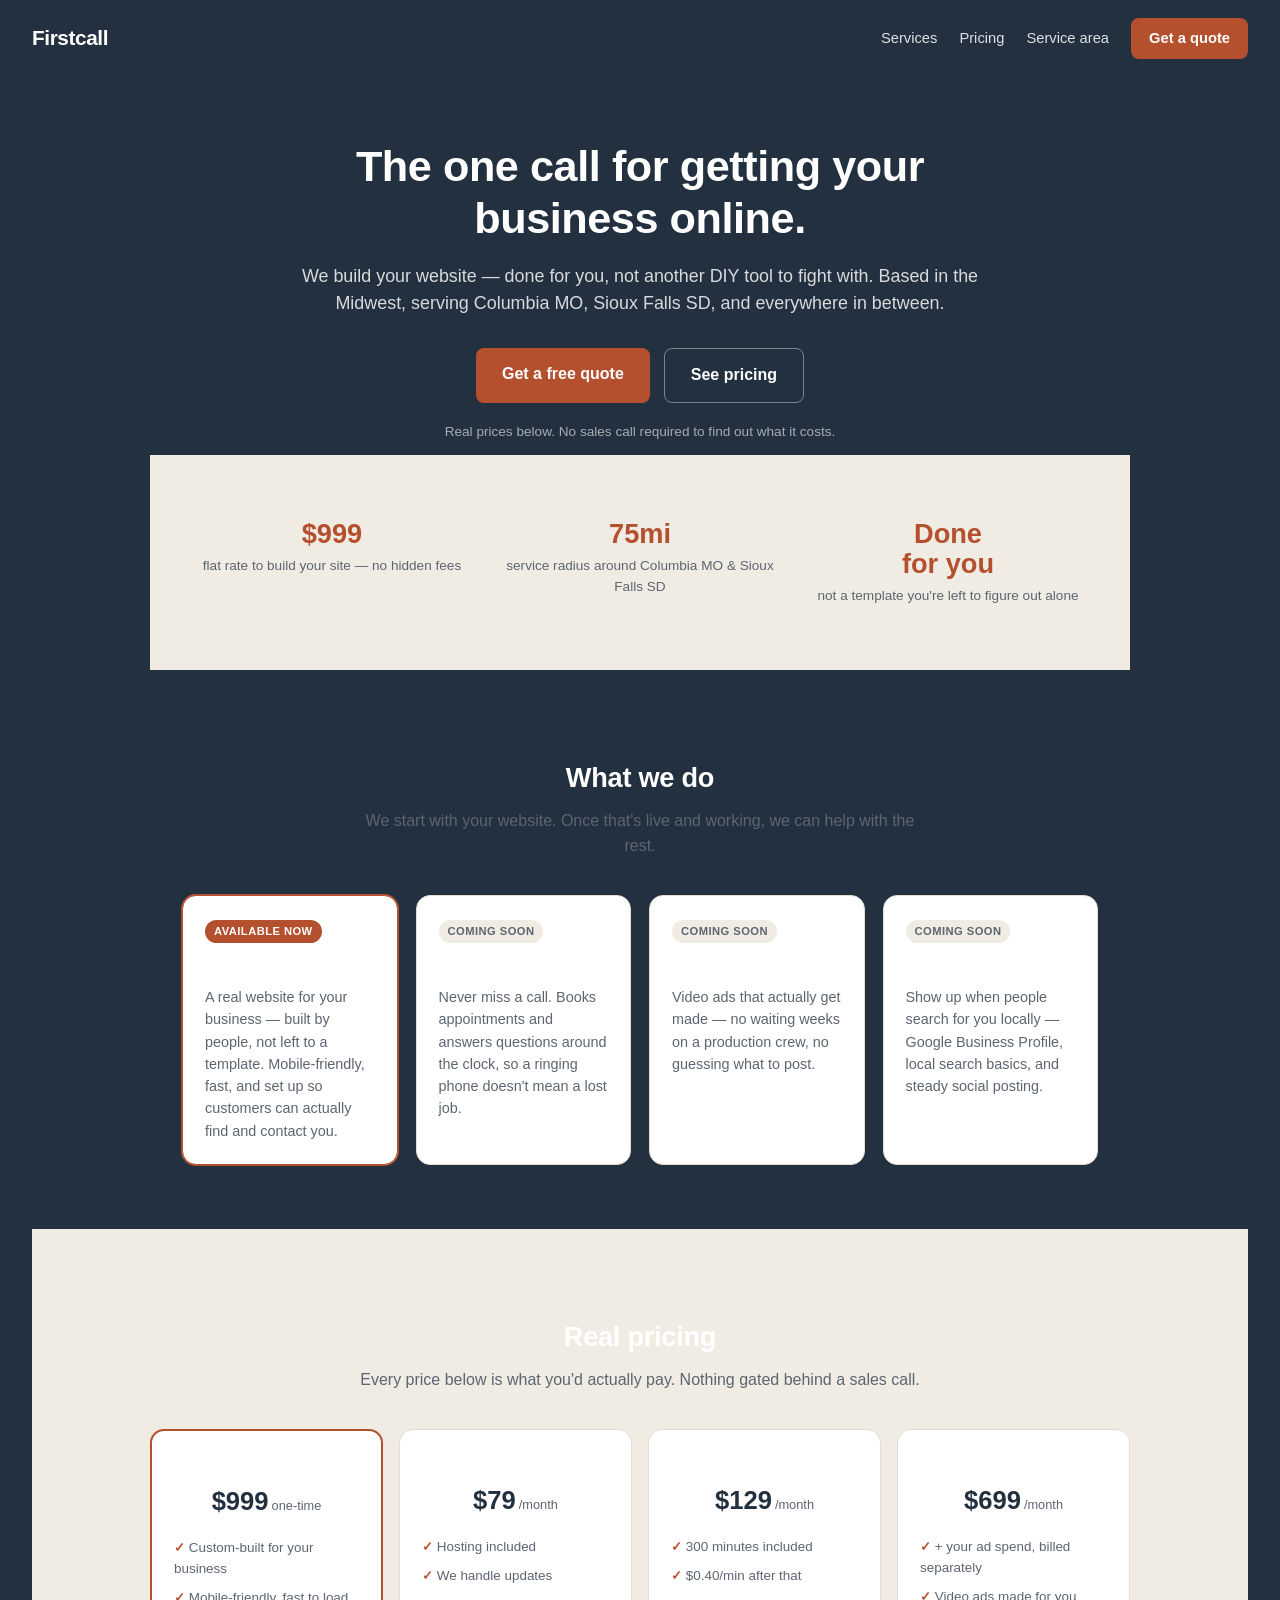
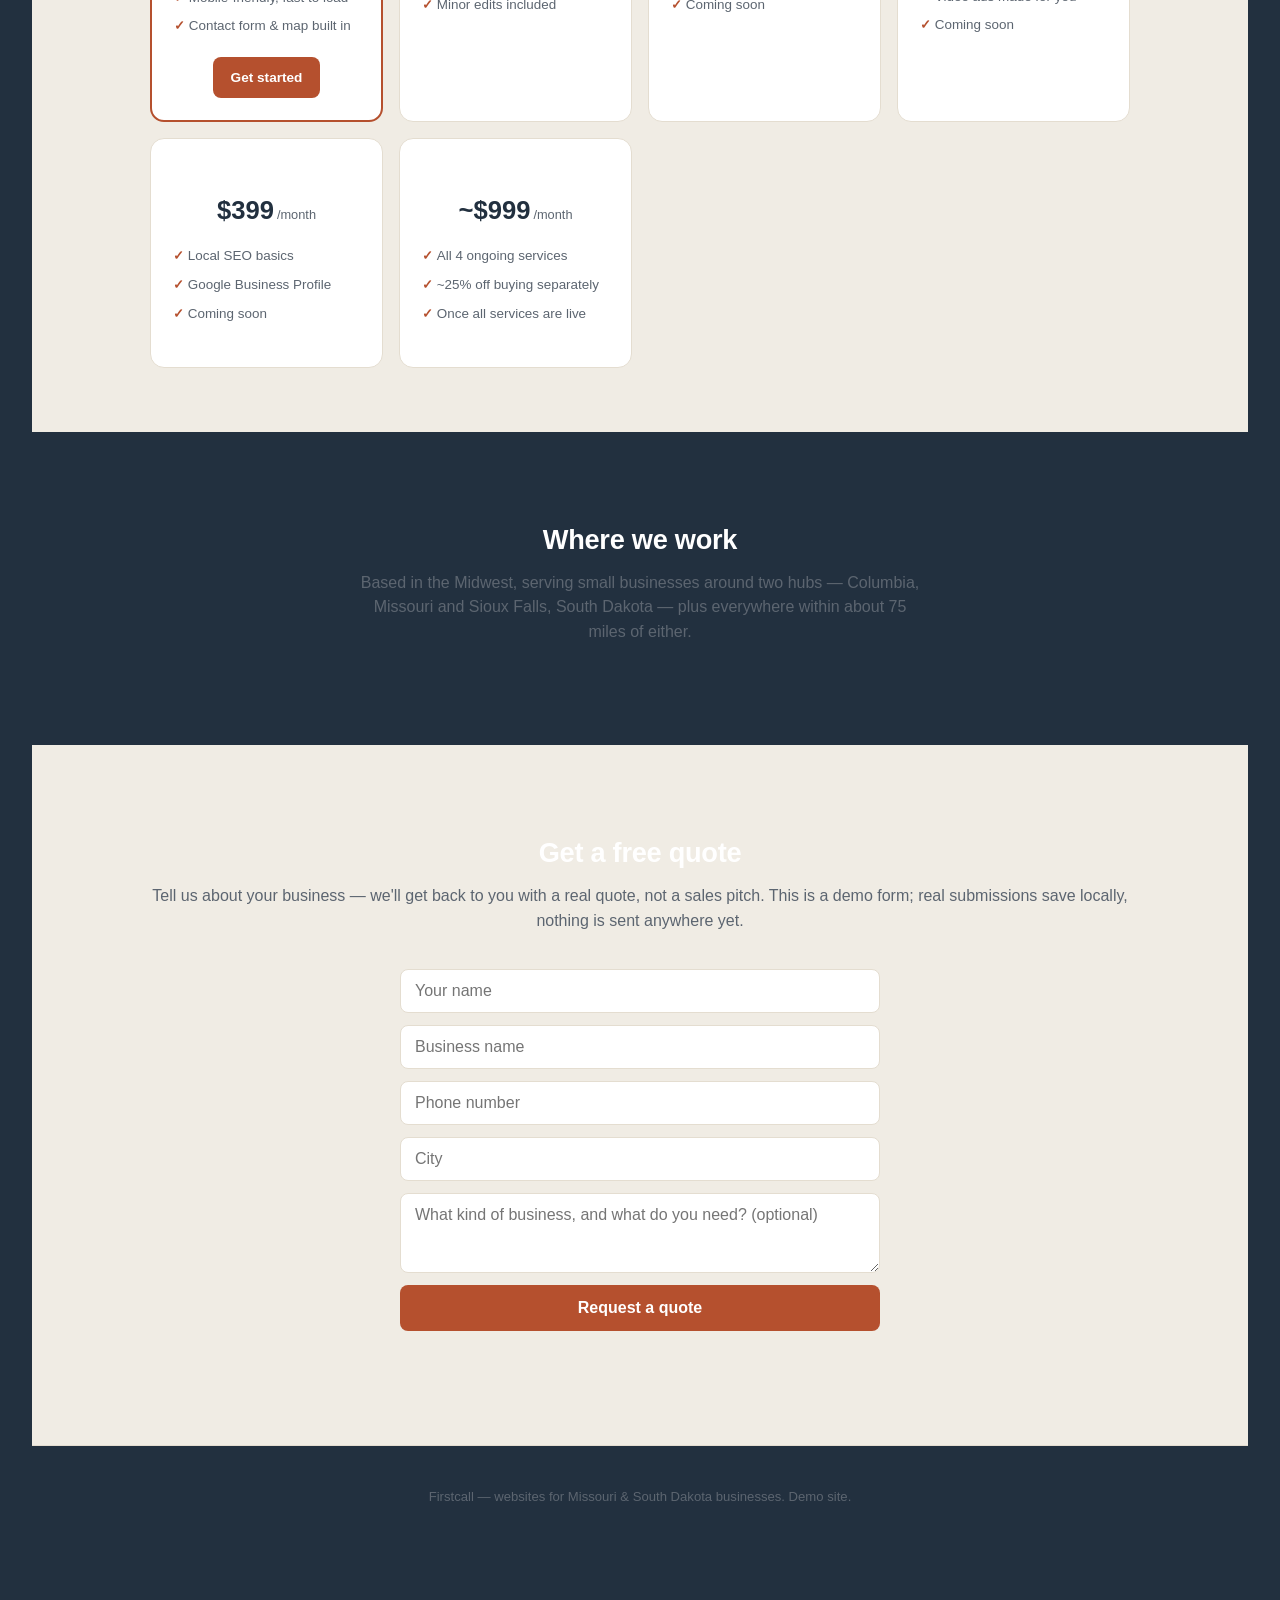
==== apps/firstcall-site/index.html @ d2c2a3f1 "Add local app source: Command Center dashboard, Firstcall site, demo site Moved out of an ephemeral " ====
<!DOCTYPE html>
<html lang="en">
<head>
<meta charset="UTF-8">
<meta name="viewport" content="width=device-width, initial-scale=1.0">
<title>Firstcall — Websites for Missouri &amp; South Dakota businesses</title>
<link rel="stylesheet" href="style.css">
</head>
<body>
  <header class="topbar">
    <div class="logo">Firstcall</div>
    <nav>
      <a href="#services">Services</a>
      <a href="#pricing">Pricing</a>
      <a href="#area">Service area</a>
      <a class="nav-cta" href="#quote">Get a quote</a>
    </nav>
  </header>

  <section class="hero">
    <div class="hero-inner">
      <h1>The one call for getting your business online.</h1>
      <p class="subhead">We build your website — done for you, not another DIY tool to fight with. Based in the Midwest, serving Columbia&nbsp;MO, Sioux&nbsp;Falls&nbsp;SD, and everywhere in between.</p>
      <div class="hero-actions">
        <a class="btn-primary" href="#quote">Get a free quote</a>
        <a class="btn-secondary" href="#pricing">See pricing</a>
      </div>
      <p class="hero-note">Real prices below. No sales call required to find out what it costs.</p>
    </div>
  </header>

  <section class="section trust">
    <div class="trust-grid">
      <div class="trust-item">
        <div class="trust-num">$999</div>
        <div class="trust-label">flat rate to build your site — no hidden fees</div>
      </div>
      <div class="trust-item">
        <div class="trust-num">75mi</div>
        <div class="trust-label">service radius around Columbia MO &amp; Sioux Falls SD</div>
      </div>
      <div class="trust-item">
        <div class="trust-num">Done<br>for you</div>
        <div class="trust-label">not a template you're left to figure out alone</div>
      </div>
    </div>
  </section>

  <section class="section" id="services">
    <h2>What we do</h2>
    <p class="section-lead">We start with your website. Once that's live and working, we can help with the rest.</p>
    <div class="services-grid">
      <div class="service-card live">
        <div class="badge-live">Available now</div>
        <h3>Website Build</h3>
        <p>A real website for your business — built by people, not left to a template. Mobile-friendly, fast, and set up so customers can actually find and contact you.</p>
      </div>
      <div class="service-card">
        <div class="badge-soon">Coming soon</div>
        <h3>Phone Answering</h3>
        <p>Never miss a call. Books appointments and answers questions around the clock, so a ringing phone doesn't mean a lost job.</p>
      </div>
      <div class="service-card">
        <div class="badge-soon">Coming soon</div>
        <h3>Advertising</h3>
        <p>Video ads that actually get made — no waiting weeks on a production crew, no guessing what to post.</p>
      </div>
      <div class="service-card">
        <div class="badge-soon">Coming soon</div>
        <h3>Growth Bundle</h3>
        <p>Show up when people search for you locally — Google Business Profile, local search basics, and steady social posting.</p>
      </div>
    </div>
  </section>

  <section class="section alt" id="pricing">
    <h2>Real pricing</h2>
    <p class="section-lead">Every price below is what you'd actually pay. Nothing gated behind a sales call.</p>
    <div class="pricing-grid">
      <div class="price-card featured">
        <div class="price-name">Website Build</div>
        <div class="price-amount">$999<span>one-time</span></div>
        <ul>
          <li>Custom-built for your business</li>
          <li>Mobile-friendly, fast to load</li>
          <li>Contact form &amp; map built in</li>
        </ul>
        <a class="btn-primary" href="#quote">Get started</a>
      </div>
      <div class="price-card">
        <div class="price-name">Website Upkeep</div>
        <div class="price-amount">$79<span>/month</span></div>
        <ul>
          <li>Hosting included</li>
          <li>We handle updates</li>
          <li>Minor edits included</li>
        </ul>
      </div>
      <div class="price-card">
        <div class="price-name">Phone Answering</div>
        <div class="price-amount">$129<span>/month</span></div>
        <ul>
          <li>300 minutes included</li>
          <li>$0.40/min after that</li>
          <li>Coming soon</li>
        </ul>
      </div>
      <div class="price-card">
        <div class="price-name">Advertising</div>
        <div class="price-amount">$699<span>/month</span></div>
        <ul>
          <li>+ your ad spend, billed separately</li>
          <li>Video ads made for you</li>
          <li>Coming soon</li>
        </ul>
      </div>
      <div class="price-card">
        <div class="price-name">Growth Bundle</div>
        <div class="price-amount">$399<span>/month</span></div>
        <ul>
          <li>Local SEO basics</li>
          <li>Google Business Profile</li>
          <li>Coming soon</li>
        </ul>
      </div>
      <div class="price-card">
        <div class="price-name">Everything Bundled</div>
        <div class="price-amount">~$999<span>/month</span></div>
        <ul>
          <li>All 4 ongoing services</li>
          <li>~25% off buying separately</li>
          <li>Once all services are live</li>
        </ul>
      </div>
    </div>
  </section>

  <section class="section" id="area">
    <h2>Where we work</h2>
    <p class="section-lead">Based in the Midwest, serving small businesses around two hubs — Columbia, Missouri and Sioux Falls, South Dakota — plus everywhere within about 75 miles of either.</p>
  </section>

  <section class="section alt" id="quote">
    <h2>Get a free quote</h2>
    <p class="section-lead">Tell us about your business — we'll get back to you with a real quote, not a sales pitch. This is a demo form; real submissions save locally, nothing is sent anywhere yet.</p>
    <form id="lead-form">
      <input type="text" name="name" placeholder="Your name" required>
      <input type="text" name="business" placeholder="Business name" required>
      <input type="tel" name="phone" placeholder="Phone number" required>
      <input type="text" name="location" placeholder="City">
      <textarea name="message" placeholder="What kind of business, and what do you need? (optional)"></textarea>
      <button type="submit" class="btn-primary">Request a quote</button>
    </form>
    <p id="form-status" class="form-status"></p>
  </section>

  <footer>
    <p>Firstcall — websites for Missouri &amp; South Dakota businesses. Demo site.</p>
  </footer>

  <script src="app.js"></script>
</body>
</html>
---- apps/firstcall-site/style.css ----
:root {
  --ink: #1c2024;
  --paper: #faf8f5;
  --paper-alt: #f0ece4;
  --accent: #b5502e;
  --accent-dark: #943f22;
  --navy: #22303f;
  --muted: #5c6570;
  --card: #ffffff;
  --border: #e4ddd0;
}

* { box-sizing: border-box; }

body {
  margin: 0;
  font-family: -apple-system, BlinkMacSystemFont, "Segoe UI", sans-serif;
  color: var(--ink);
  background: var(--paper);
  line-height: 1.55;
}

a { color: inherit; }

.topbar {
  display: flex;
  justify-content: space-between;
  align-items: center;
  padding: 18px 32px;
  background: var(--navy);
  color: #fff;
}
.logo { font-weight: 800; font-size: 1.3rem; letter-spacing: -0.02em; }
.topbar nav { display: flex; align-items: center; gap: 22px; font-size: 0.92rem; }
.topbar nav a { text-decoration: none; color: rgba(255,255,255,0.85); }
.topbar nav a:hover { color: #fff; }
.nav-cta {
  background: var(--accent);
  color: #fff !important;
  padding: 9px 18px;
  border-radius: 8px;
  font-weight: 600;
}

.hero {
  background: var(--navy);
  color: #fff;
  padding: 64px 32px 76px;
}
.hero-inner { max-width: 680px; margin: 0 auto; text-align: center; }
.hero h1 {
  font-size: clamp(1.9rem, 4vw, 2.7rem);
  line-height: 1.2;
  margin: 0 0 18px;
  font-weight: 800;
  letter-spacing: -0.01em;
}
.subhead { font-size: 1.12rem; color: rgba(255,255,255,0.82); margin-bottom: 30px; }
.hero-actions { display: flex; gap: 14px; justify-content: center; flex-wrap: wrap; }
.hero-note { margin-top: 18px; font-size: 0.85rem; color: rgba(255,255,255,0.6); }

.btn-primary, .btn-secondary {
  display: inline-block;
  padding: 14px 26px;
  border-radius: 8px;
  font-weight: 700;
  text-decoration: none;
  font-size: 1rem;
  border: none;
  cursor: pointer;
}
.btn-primary { background: var(--accent); color: #fff; }
.btn-primary:hover { background: var(--accent-dark); }
.btn-secondary { background: transparent; color: #fff; border: 1.5px solid rgba(255,255,255,0.4); }
.btn-secondary:hover { border-color: #fff; }

.trust {
  background: var(--paper-alt);
  padding: 36px 32px;
}
.trust-grid {
  max-width: 900px;
  margin: 0 auto;
  display: grid;
  grid-template-columns: repeat(3, 1fr);
  gap: 24px;
  text-align: center;
}
.trust-num { font-size: 1.7rem; font-weight: 800; color: var(--accent); line-height: 1.1; }
.trust-label { font-size: 0.85rem; color: var(--muted); margin-top: 6px; }

.section { max-width: 980px; margin: 0 auto; padding: 64px 32px; }
.section.alt { max-width: none; background: var(--paper-alt); }
.section.alt > * { max-width: 980px; margin-left: auto; margin-right: auto; }
.section h2 { font-size: 1.7rem; text-align: center; margin-bottom: 10px; letter-spacing: -0.01em; }
.section-lead { text-align: center; color: var(--muted); max-width: 560px; margin: 0 auto 36px; }

.services-grid {
  display: grid;
  grid-template-columns: repeat(auto-fit, minmax(210px, 1fr));
  gap: 18px;
}
.service-card {
  background: var(--card);
  border: 1px solid var(--border);
  border-radius: 14px;
  padding: 22px;
  position: relative;
}
.service-card.live { border-color: var(--accent); box-shadow: 0 0 0 1px var(--accent); }
.service-card h3 { margin: 8px 0 8px; font-size: 1.08rem; }
.service-card p { color: var(--muted); font-size: 0.9rem; margin: 0; }
.badge-live, .badge-soon {
  display: inline-block;
  font-size: 0.7rem;
  font-weight: 700;
  text-transform: uppercase;
  letter-spacing: 0.04em;
  padding: 3px 9px;
  border-radius: 999px;
}
.badge-live { background: var(--accent); color: #fff; }
.badge-soon { background: var(--paper-alt); color: var(--muted); }

.pricing-grid {
  display: grid;
  grid-template-columns: repeat(auto-fit, minmax(200px, 1fr));
  gap: 16px;
}
.price-card {
  background: var(--card);
  border: 1px solid var(--border);
  border-radius: 14px;
  padding: 22px;
  text-align: center;
}
.price-card.featured { border: 2px solid var(--accent); }
.price-name { font-weight: 700; margin-bottom: 6px; font-size: 0.95rem; }
.price-amount { font-size: 1.6rem; font-weight: 800; color: var(--navy); margin-bottom: 12px; }
.price-amount span { font-size: 0.8rem; font-weight: 500; color: var(--muted); margin-left: 3px; }
.price-card ul { list-style: none; padding: 0; margin: 0 0 16px; font-size: 0.84rem; color: var(--muted); text-align: left; }
.price-card ul li { padding: 4px 0; }
.price-card ul li::before { content: "✓ "; color: var(--accent); font-weight: 700; }
.price-card .btn-primary { font-size: 0.85rem; padding: 10px 18px; }

#lead-form {
  display: flex;
  flex-direction: column;
  gap: 12px;
  max-width: 480px;
  margin: 0 auto;
}
#lead-form input, #lead-form textarea {
  padding: 12px 14px;
  border-radius: 8px;
  border: 1px solid var(--border);
  font-size: 1rem;
  font-family: inherit;
}
#lead-form textarea { resize: vertical; min-height: 80px; }
.form-status { text-align: center; margin-top: 14px; font-weight: 600; min-height: 1.2em; }
.form-status.success { color: #2e7d32; }
.form-status.error { color: #b5502e; }

footer { text-align: center; padding: 28px; color: var(--muted); font-size: 0.82rem; border-top: 1px solid var(--border); }

@media (max-width: 640px) {
  .topbar nav { display: none; }
  .trust-grid { grid-template-columns: 1fr; }
}
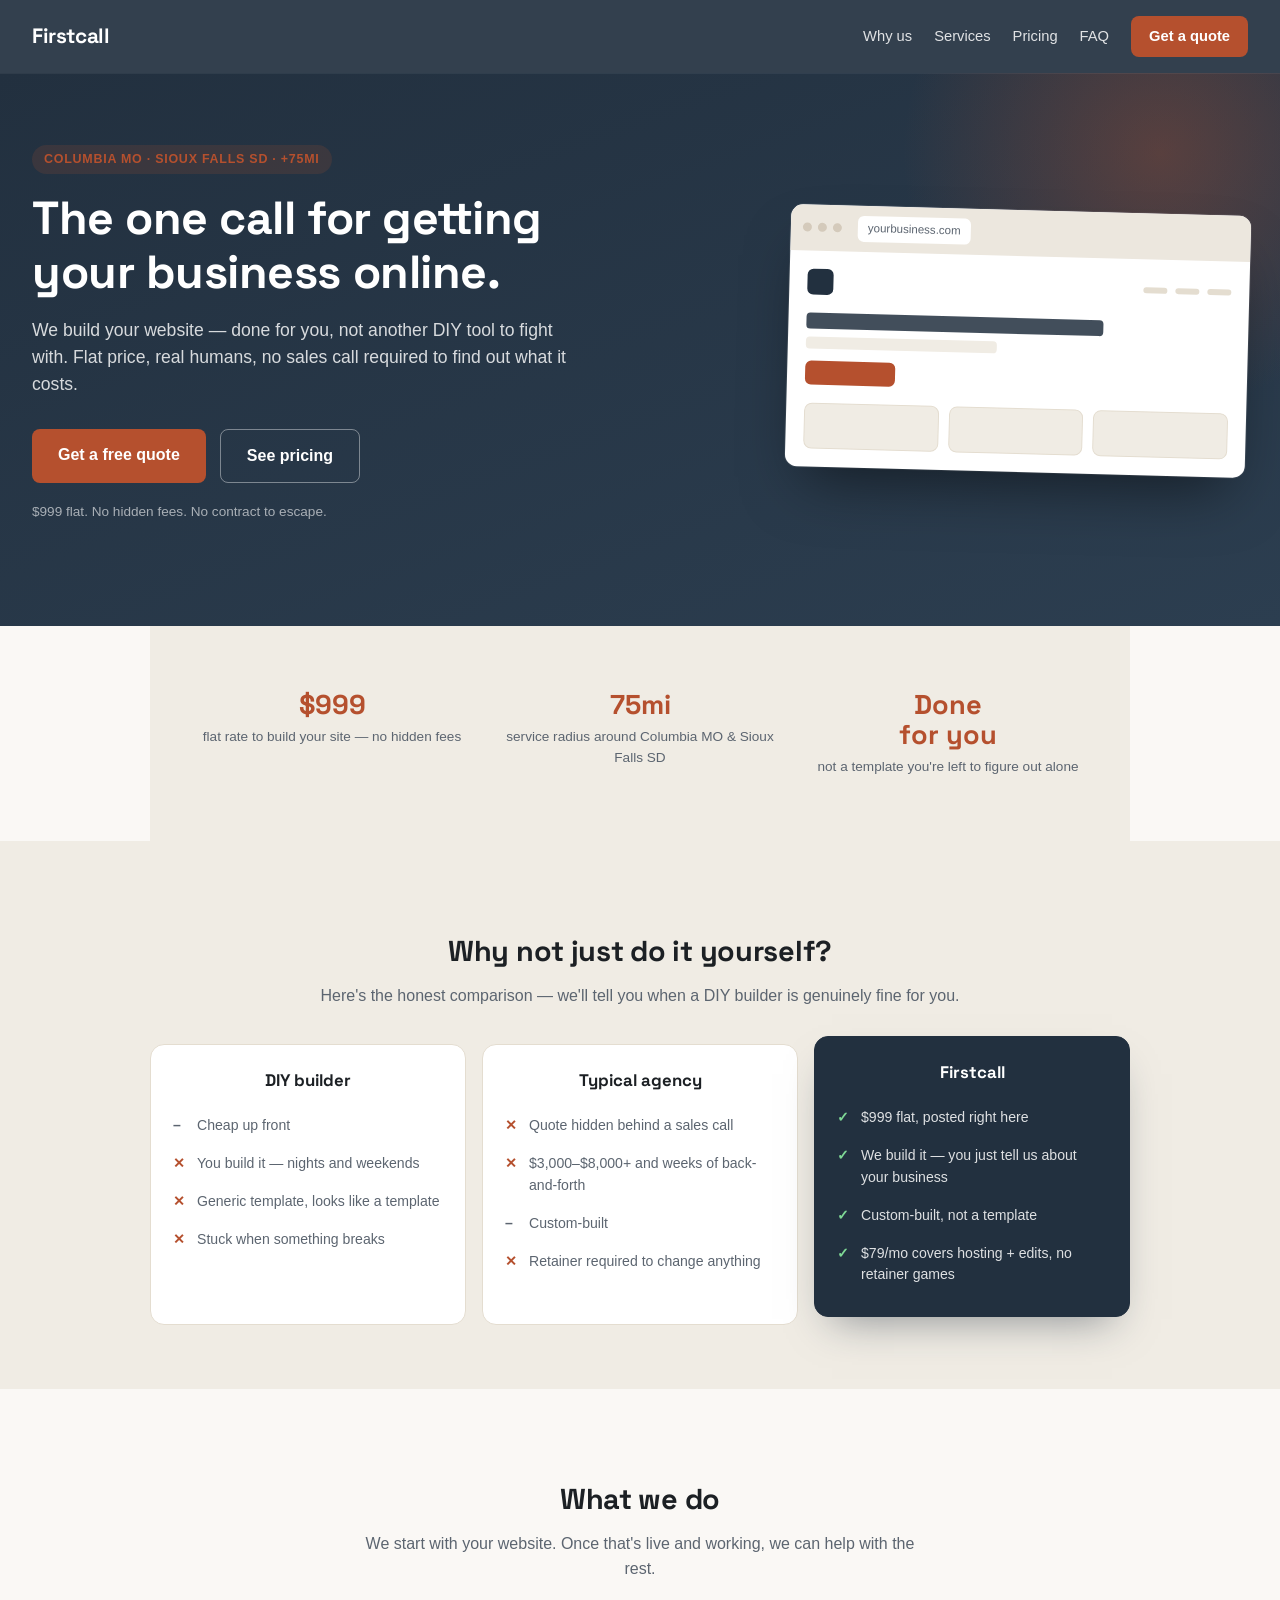
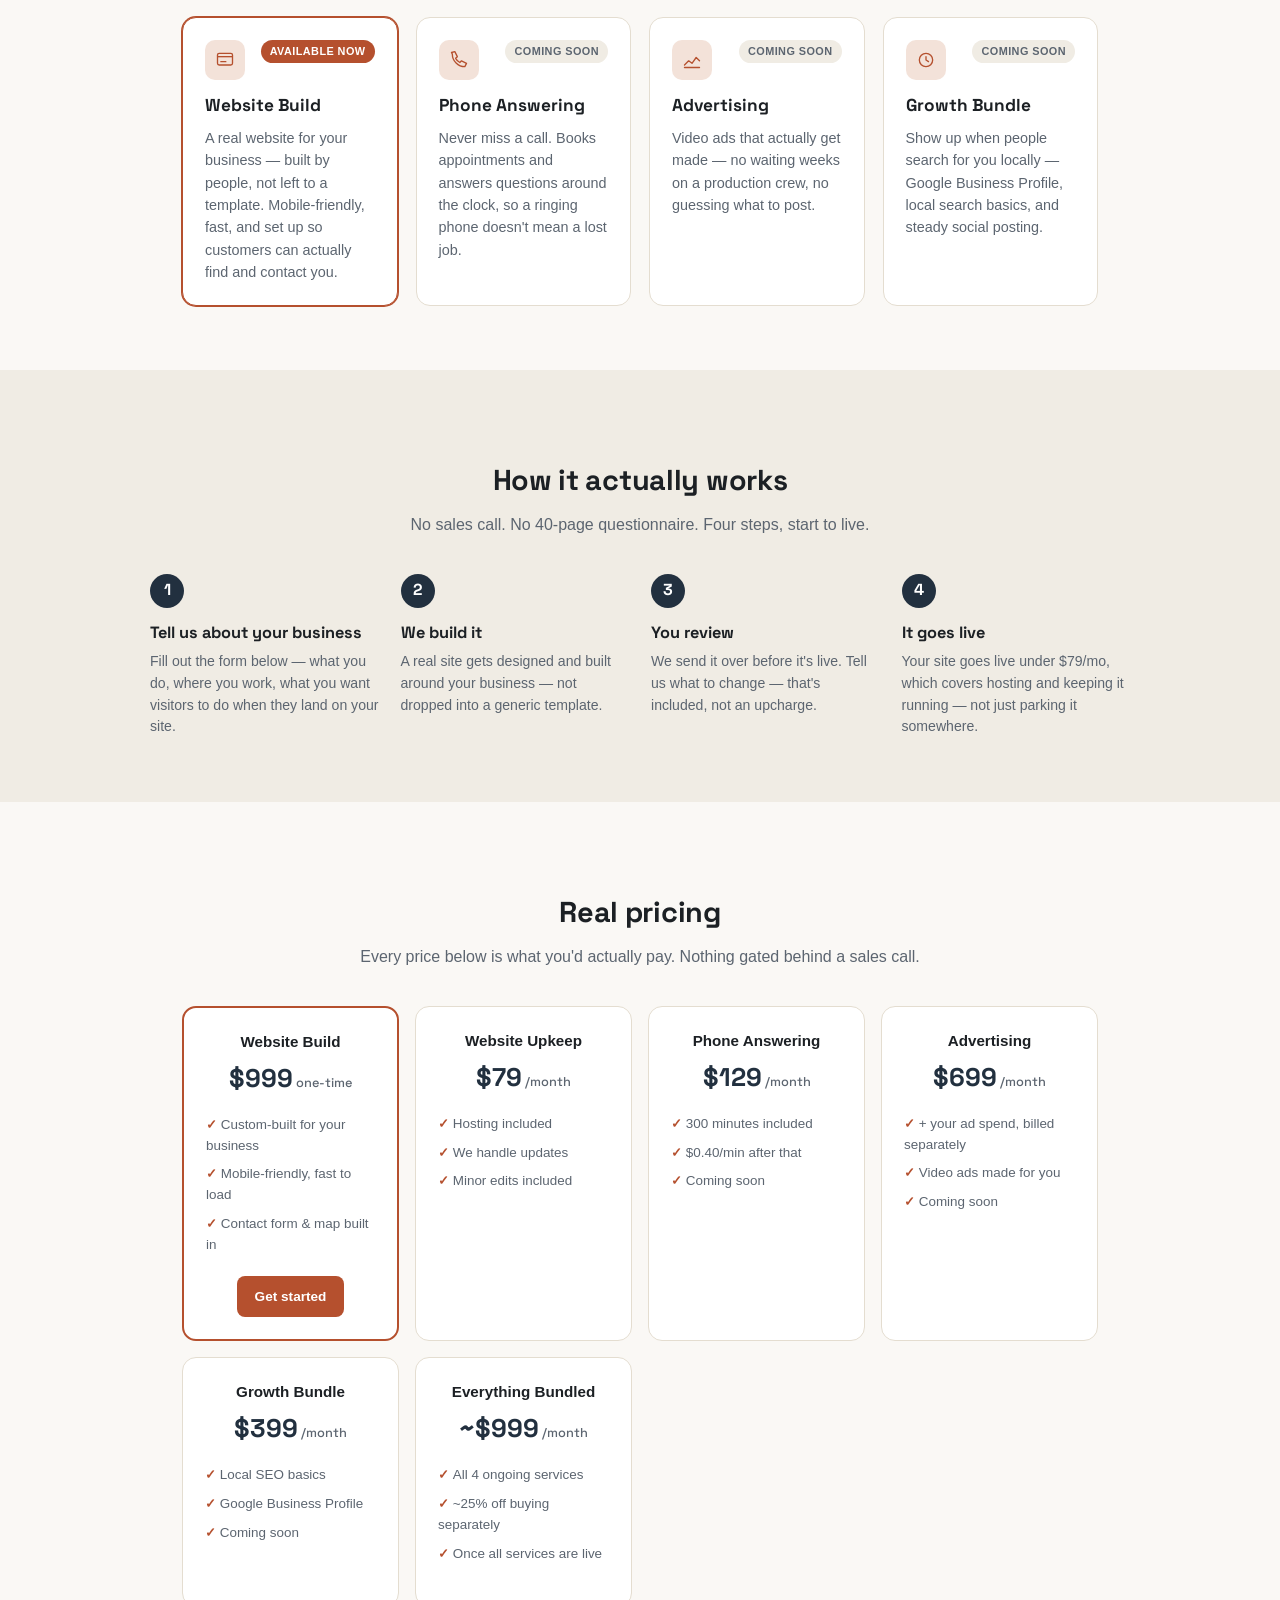
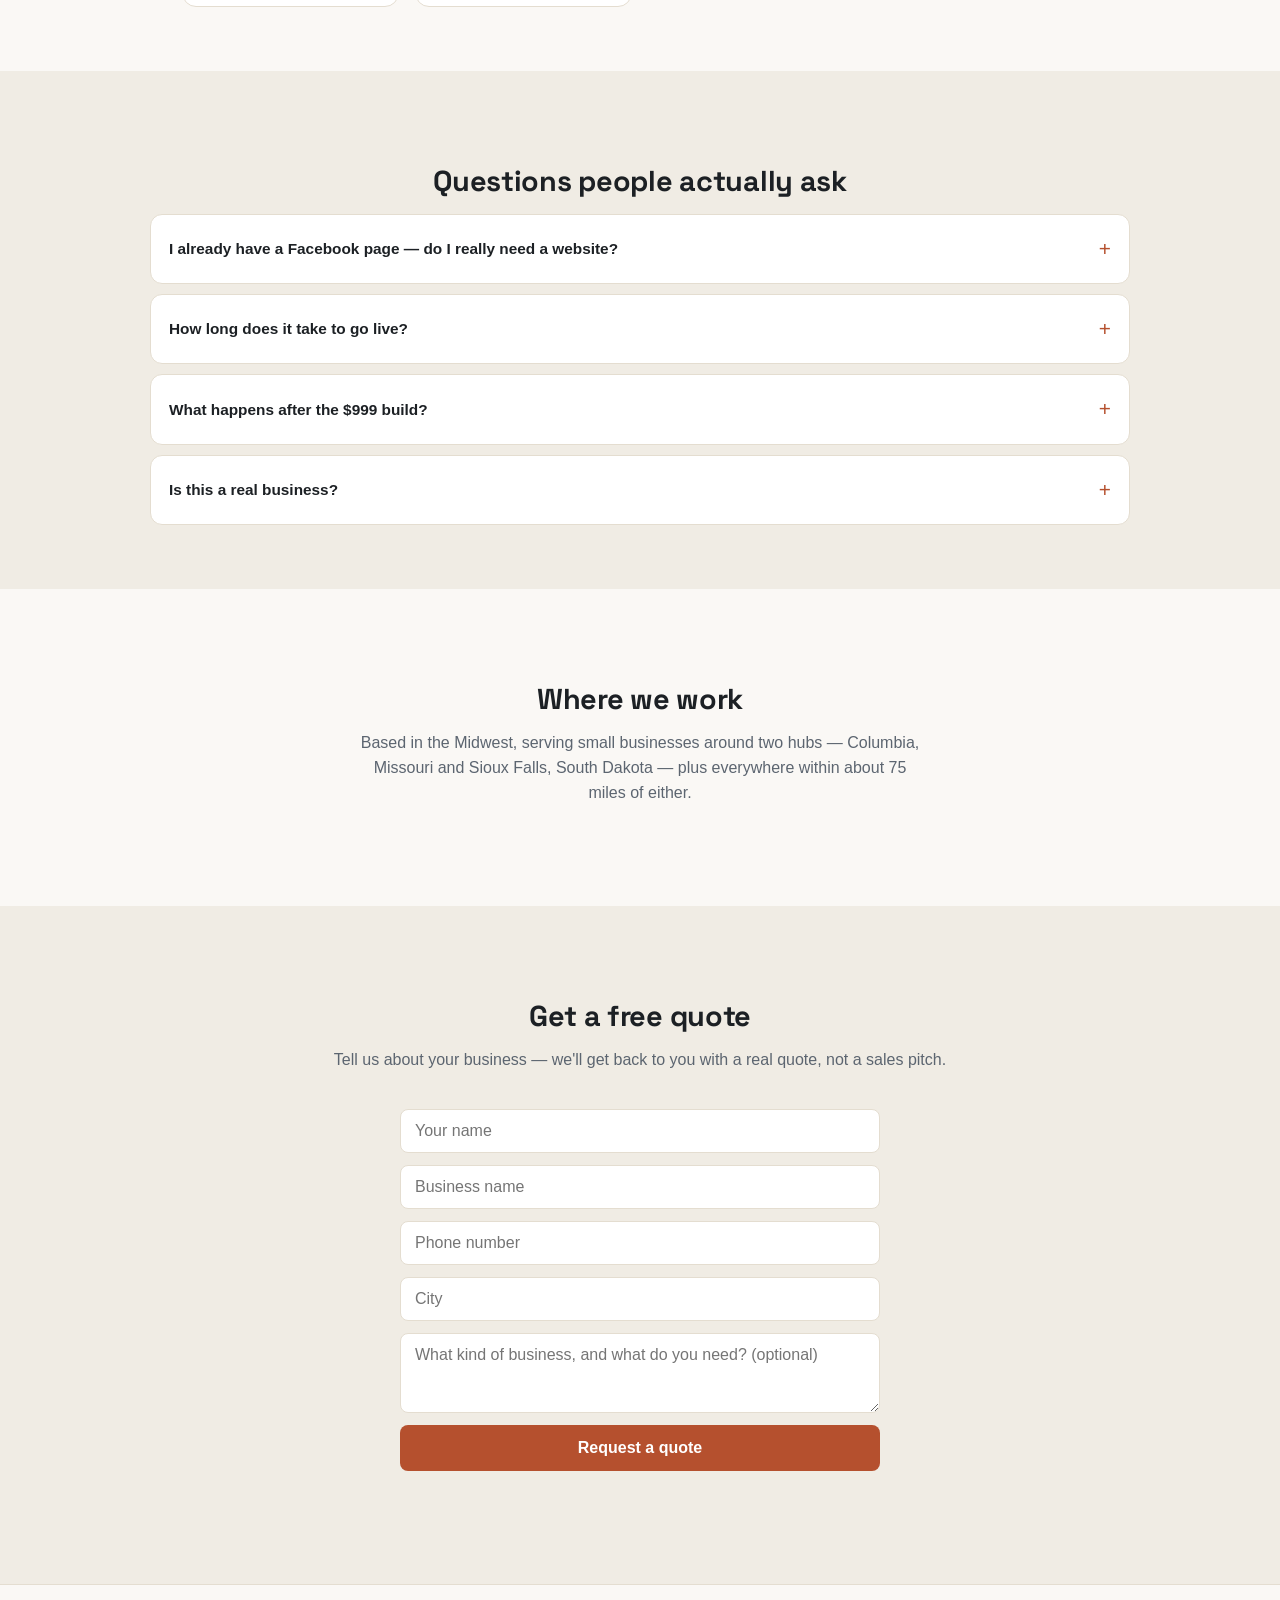
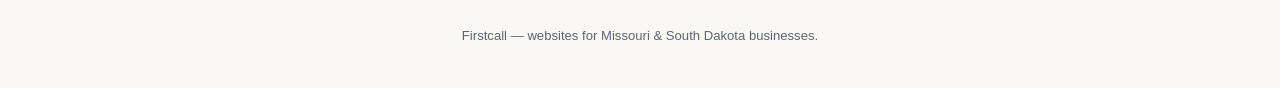
==== commit 7ca701f0: "Redesign Firstcall site: honest differentiation, not bland Adds a DIY-vs-agency-vs-Firstcall compari" ====
--- a/apps/firstcall-site/index.html
+++ b/apps/firstcall-site/index.html
@@ -4,32 +4,58 @@
 <meta charset="UTF-8">
 <meta name="viewport" content="width=device-width, initial-scale=1.0">
 <title>Firstcall — Websites for Missouri &amp; South Dakota businesses</title>
+<meta name="description" content="Flat-rate, done-for-you websites for local trade businesses in Columbia MO and Sioux Falls SD. $999 to build, no sales call required to find out what it costs.">
+<link rel="icon" href="data:image/svg+xml,<svg xmlns=%22http://www.w3.org/2000/svg%22 viewBox=%220 0 100 100%22><rect width=%22100%22 height=%22100%22 rx=%2222%22 fill=%22%2322303f%22/><text x=%2250%22 y=%2266%22 font-size=%2258%22 font-family=%22sans-serif%22 font-weight=%22800%22 fill=%22%23b5502e%22 text-anchor=%22middle%22>F</text></svg>">
+<link rel="preconnect" href="https://fonts.googleapis.com">
+<link rel="preconnect" href="https://fonts.gstatic.com" crossorigin>
+<link href="https://fonts.googleapis.com/css2?family=Space+Grotesk:wght@500;700;800&display=swap" rel="stylesheet">
 <link rel="stylesheet" href="style.css">
 </head>
 <body>
-  <header class="topbar">
+  <header class="topbar" id="topbar">
     <div class="logo">Firstcall</div>
     <nav>
+      <a href="#compare">Why us</a>
       <a href="#services">Services</a>
       <a href="#pricing">Pricing</a>
-      <a href="#area">Service area</a>
+      <a href="#faq">FAQ</a>
       <a class="nav-cta" href="#quote">Get a quote</a>
     </nav>
   </header>
 
   <section class="hero">
+    <div class="hero-glow" aria-hidden="true"></div>
     <div class="hero-inner">
+      <p class="eyebrow">Columbia&nbsp;MO · Sioux&nbsp;Falls&nbsp;SD · +75mi</p>
       <h1>The one call for getting your business online.</h1>
-      <p class="subhead">We build your website — done for you, not another DIY tool to fight with. Based in the Midwest, serving Columbia&nbsp;MO, Sioux&nbsp;Falls&nbsp;SD, and everywhere in between.</p>
+      <p class="subhead">We build your website — done for you, not another DIY tool to fight with. Flat price, real humans, no sales call required to find out what it costs.</p>
       <div class="hero-actions">
         <a class="btn-primary" href="#quote">Get a free quote</a>
         <a class="btn-secondary" href="#pricing">See pricing</a>
       </div>
-      <p class="hero-note">Real prices below. No sales call required to find out what it costs.</p>
-    </div>
-  </header>
-
-  <section class="section trust">
+      <p class="hero-note">$999 flat. No hidden fees. No contract to escape.</p>
+    </div>
+    <div class="hero-mock" aria-hidden="true">
+      <div class="mock-browser">
+        <div class="mock-bar"><span></span><span></span><span></span><div class="mock-url">yourbusiness.com</div></div>
+        <div class="mock-body">
+          <div class="mock-nav"><div class="mock-logo"></div><div class="mock-links"><span></span><span></span><span></span></div></div>
+          <div class="mock-hero">
+            <div class="mock-line w60"></div>
+            <div class="mock-line w40"></div>
+            <div class="mock-cta"></div>
+          </div>
+          <div class="mock-cards">
+            <div class="mock-card"></div>
+            <div class="mock-card"></div>
+            <div class="mock-card"></div>
+          </div>
+        </div>
+      </div>
+    </div>
+  </section>
+
+  <section class="section trust reveal">
     <div class="trust-grid">
       <div class="trust-item">
         <div class="trust-num">$999</div>
@@ -46,26 +72,72 @@
     </div>
   </section>
 
+  <section class="section alt" id="compare">
+    <h2 class="reveal">Why not just do it yourself?</h2>
+    <p class="section-lead reveal">Here's the honest comparison — we'll tell you when a DIY builder is genuinely fine for you.</p>
+    <div class="compare-grid reveal">
+      <div class="compare-col">
+        <div class="compare-head">DIY builder</div>
+        <ul>
+          <li class="neutral">Cheap up front</li>
+          <li class="bad">You build it — nights and weekends</li>
+          <li class="bad">Generic template, looks like a template</li>
+          <li class="bad">Stuck when something breaks</li>
+        </ul>
+      </div>
+      <div class="compare-col">
+        <div class="compare-head">Typical agency</div>
+        <ul>
+          <li class="bad">Quote hidden behind a sales call</li>
+          <li class="bad">$3,000–$8,000+ and weeks of back-and-forth</li>
+          <li class="neutral">Custom-built</li>
+          <li class="bad">Retainer required to change anything</li>
+        </ul>
+      </div>
+      <div class="compare-col featured">
+        <div class="compare-head">Firstcall</div>
+        <ul>
+          <li class="good">$999 flat, posted right here</li>
+          <li class="good">We build it — you just tell us about your business</li>
+          <li class="good">Custom-built, not a template</li>
+          <li class="good">$79/mo covers hosting + edits, no retainer games</li>
+        </ul>
+      </div>
+    </div>
+  </section>
+
   <section class="section" id="services">
-    <h2>What we do</h2>
-    <p class="section-lead">We start with your website. Once that's live and working, we can help with the rest.</p>
-    <div class="services-grid">
+    <h2 class="reveal">What we do</h2>
+    <p class="section-lead reveal">We start with your website. Once that's live and working, we can help with the rest.</p>
+    <div class="services-grid reveal">
       <div class="service-card live">
+        <div class="service-icon">
+          <svg viewBox="0 0 24 24" fill="none"><rect x="3" y="4" width="18" height="14" rx="2" stroke="currentColor" stroke-width="1.6"/><path d="M3 8h18" stroke="currentColor" stroke-width="1.6"/><path d="M7 14h6" stroke="currentColor" stroke-width="1.6" stroke-linecap="round"/></svg>
+        </div>
         <div class="badge-live">Available now</div>
         <h3>Website Build</h3>
         <p>A real website for your business — built by people, not left to a template. Mobile-friendly, fast, and set up so customers can actually find and contact you.</p>
       </div>
       <div class="service-card">
+        <div class="service-icon">
+          <svg viewBox="0 0 24 24" fill="none"><path d="M4 5c0 8 7 15 15 15l2-4-6-3-2 2c-2-1-4-3-5-5l2-2-3-6-4 1z" stroke="currentColor" stroke-width="1.6" stroke-linejoin="round"/></svg>
+        </div>
         <div class="badge-soon">Coming soon</div>
         <h3>Phone Answering</h3>
         <p>Never miss a call. Books appointments and answers questions around the clock, so a ringing phone doesn't mean a lost job.</p>
       </div>
       <div class="service-card">
+        <div class="service-icon">
+          <svg viewBox="0 0 24 24" fill="none"><path d="M3 18l5-5 4 3 5-7 4 4" stroke="currentColor" stroke-width="1.6" stroke-linecap="round" stroke-linejoin="round"/><path d="M3 21h18" stroke="currentColor" stroke-width="1.6" stroke-linecap="round"/></svg>
+        </div>
         <div class="badge-soon">Coming soon</div>
         <h3>Advertising</h3>
         <p>Video ads that actually get made — no waiting weeks on a production crew, no guessing what to post.</p>
       </div>
       <div class="service-card">
+        <div class="service-icon">
+          <svg viewBox="0 0 24 24" fill="none"><circle cx="12" cy="12" r="8" stroke="currentColor" stroke-width="1.6"/><path d="M12 8v4l3 2" stroke="currentColor" stroke-width="1.6" stroke-linecap="round"/></svg>
+        </div>
         <div class="badge-soon">Coming soon</div>
         <h3>Growth Bundle</h3>
         <p>Show up when people search for you locally — Google Business Profile, local search basics, and steady social posting.</p>
@@ -73,10 +145,37 @@
     </div>
   </section>
 
-  <section class="section alt" id="pricing">
-    <h2>Real pricing</h2>
-    <p class="section-lead">Every price below is what you'd actually pay. Nothing gated behind a sales call.</p>
-    <div class="pricing-grid">
+  <section class="section alt" id="process">
+    <h2 class="reveal">How it actually works</h2>
+    <p class="section-lead reveal">No sales call. No 40-page questionnaire. Four steps, start to live.</p>
+    <div class="steps-grid reveal">
+      <div class="step">
+        <div class="step-num">1</div>
+        <h3>Tell us about your business</h3>
+        <p>Fill out the form below — what you do, where you work, what you want visitors to do when they land on your site.</p>
+      </div>
+      <div class="step">
+        <div class="step-num">2</div>
+        <h3>We build it</h3>
+        <p>A real site gets designed and built around your business — not dropped into a generic template.</p>
+      </div>
+      <div class="step">
+        <div class="step-num">3</div>
+        <h3>You review</h3>
+        <p>We send it over before it's live. Tell us what to change — that's included, not an upcharge.</p>
+      </div>
+      <div class="step">
+        <div class="step-num">4</div>
+        <h3>It goes live</h3>
+        <p>Your site goes live under $79/mo, which covers hosting and keeping it running — not just parking it somewhere.</p>
+      </div>
+    </div>
+  </section>
+
+  <section class="section" id="pricing">
+    <h2 class="reveal">Real pricing</h2>
+    <p class="section-lead reveal">Every price below is what you'd actually pay. Nothing gated behind a sales call.</p>
+    <div class="pricing-grid reveal">
       <div class="price-card featured">
         <div class="price-name">Website Build</div>
         <div class="price-amount">$999<span>one-time</span></div>
@@ -135,15 +234,37 @@
     </div>
   </section>
 
+  <section class="section alt" id="faq">
+    <h2 class="reveal">Questions people actually ask</h2>
+    <div class="faq-list reveal">
+      <details>
+        <summary>I already have a Facebook page — do I really need a website?</summary>
+        <p>A Facebook page works until a customer searches Google, wants to see your prices, or wants to book without messaging back and forth. A website is yours — nobody can change the algorithm on it.</p>
+      </details>
+      <details>
+        <summary>How long does it take to go live?</summary>
+        <p>We'll give you a real timeline once we know your business — it depends on how much back-and-forth the review step takes. There's no multi-month agency queue.</p>
+      </details>
+      <details>
+        <summary>What happens after the $999 build?</summary>
+        <p>Your site goes live on the $79/mo upkeep plan, which covers hosting and minor edits. No surprise renewal fees, no separate hosting bill from a third party.</p>
+      </details>
+      <details>
+        <summary>Is this a real business?</summary>
+        <p>Yes — Firstcall is a real, currently-launching agency based in the Midwest. We're honest that we're early: the website build service is live now, the other services (phone answering, advertising, growth bundle) are launching next, once the website side is proven out.</p>
+      </details>
+    </div>
+  </section>
+
   <section class="section" id="area">
-    <h2>Where we work</h2>
-    <p class="section-lead">Based in the Midwest, serving small businesses around two hubs — Columbia, Missouri and Sioux Falls, South Dakota — plus everywhere within about 75 miles of either.</p>
+    <h2 class="reveal">Where we work</h2>
+    <p class="section-lead reveal">Based in the Midwest, serving small businesses around two hubs — Columbia, Missouri and Sioux Falls, South Dakota — plus everywhere within about 75 miles of either.</p>
   </section>
 
   <section class="section alt" id="quote">
-    <h2>Get a free quote</h2>
-    <p class="section-lead">Tell us about your business — we'll get back to you with a real quote, not a sales pitch. This is a demo form; real submissions save locally, nothing is sent anywhere yet.</p>
-    <form id="lead-form">
+    <h2 class="reveal">Get a free quote</h2>
+    <p class="section-lead reveal">Tell us about your business — we'll get back to you with a real quote, not a sales pitch.</p>
+    <form id="lead-form" class="reveal">
       <input type="text" name="name" placeholder="Your name" required>
       <input type="text" name="business" placeholder="Business name" required>
       <input type="tel" name="phone" placeholder="Phone number" required>
@@ -155,7 +276,7 @@
   </section>
 
   <footer>
-    <p>Firstcall — websites for Missouri &amp; South Dakota businesses. Demo site.</p>
+    <p>Firstcall — websites for Missouri &amp; South Dakota businesses.</p>
   </footer>
 
   <script src="app.js"></script>
--- a/apps/firstcall-site/style.css
+++ b/apps/firstcall-site/style.css
@@ -4,10 +4,15 @@
   --paper-alt: #f0ece4;
   --accent: #b5502e;
   --accent-dark: #943f22;
+  --accent-soft: #f3e2d9;
   --navy: #22303f;
+  --navy-2: #2c3e50;
   --muted: #5c6570;
   --card: #ffffff;
   --border: #e4ddd0;
+  --good: #2e7d32;
+  --bad: #b5502e;
+  --display: "Space Grotesk", -apple-system, BlinkMacSystemFont, "Segoe UI", sans-serif;
 }
 
 * { box-sizing: border-box; }
@@ -21,18 +26,27 @@
 }
 
 a { color: inherit; }
+h1, h2, h3 { font-family: var(--display); }
+
+.reveal { opacity: 0; transform: translateY(14px); transition: opacity 0.6s ease, transform 0.6s ease; }
+.reveal.visible { opacity: 1; transform: none; }
 
 .topbar {
+  position: sticky;
+  top: 0;
+  z-index: 50;
   display: flex;
   justify-content: space-between;
   align-items: center;
-  padding: 18px 32px;
-  background: var(--navy);
+  padding: 16px 32px;
+  background: rgba(34, 48, 63, 0.92);
+  backdrop-filter: blur(8px);
   color: #fff;
-}
-.logo { font-weight: 800; font-size: 1.3rem; letter-spacing: -0.02em; }
+  box-shadow: 0 1px 0 rgba(255,255,255,0.06);
+}
+.logo { font-family: var(--display); font-weight: 800; font-size: 1.3rem; letter-spacing: -0.02em; }
 .topbar nav { display: flex; align-items: center; gap: 22px; font-size: 0.92rem; }
-.topbar nav a { text-decoration: none; color: rgba(255,255,255,0.85); }
+.topbar nav a { text-decoration: none; color: rgba(255,255,255,0.85); transition: color 0.15s; }
 .topbar nav a:hover { color: #fff; }
 .nav-cta {
   background: var(--accent);
@@ -40,23 +54,52 @@
   padding: 9px 18px;
   border-radius: 8px;
   font-weight: 600;
-}
+  transition: background 0.15s, transform 0.15s;
+}
+.nav-cta:hover { background: var(--accent-dark); transform: translateY(-1px); }
 
 .hero {
-  background: var(--navy);
+  position: relative;
+  overflow: hidden;
+  background: linear-gradient(160deg, var(--navy) 0%, var(--navy-2) 100%);
   color: #fff;
-  padding: 64px 32px 76px;
-}
-.hero-inner { max-width: 680px; margin: 0 auto; text-align: center; }
+  padding: 72px 32px 90px;
+  display: grid;
+  grid-template-columns: minmax(0, 1fr) minmax(0, 460px);
+  gap: 40px;
+  align-items: center;
+}
+.hero-glow {
+  position: absolute;
+  top: -180px;
+  right: -140px;
+  width: 520px;
+  height: 520px;
+  background: radial-gradient(circle, rgba(181,80,46,0.35) 0%, rgba(181,80,46,0) 70%);
+  pointer-events: none;
+}
+.hero-inner { max-width: 560px; text-align: left; position: relative; }
+.eyebrow {
+  display: inline-block;
+  font-size: 0.78rem;
+  font-weight: 700;
+  letter-spacing: 0.06em;
+  text-transform: uppercase;
+  color: var(--accent);
+  background: rgba(181,80,46,0.16);
+  padding: 5px 12px;
+  border-radius: 999px;
+  margin: 0 0 18px;
+}
 .hero h1 {
-  font-size: clamp(1.9rem, 4vw, 2.7rem);
-  line-height: 1.2;
+  font-size: clamp(2rem, 4vw, 2.9rem);
+  line-height: 1.15;
   margin: 0 0 18px;
   font-weight: 800;
   letter-spacing: -0.01em;
 }
-.subhead { font-size: 1.12rem; color: rgba(255,255,255,0.82); margin-bottom: 30px; }
-.hero-actions { display: flex; gap: 14px; justify-content: center; flex-wrap: wrap; }
+.subhead { font-size: 1.1rem; color: rgba(255,255,255,0.82); margin-bottom: 30px; }
+.hero-actions { display: flex; gap: 14px; flex-wrap: wrap; }
 .hero-note { margin-top: 18px; font-size: 0.85rem; color: rgba(255,255,255,0.6); }
 
 .btn-primary, .btn-secondary {
@@ -68,11 +111,37 @@
   font-size: 1rem;
   border: none;
   cursor: pointer;
+  transition: background 0.15s, transform 0.15s, border-color 0.15s;
 }
 .btn-primary { background: var(--accent); color: #fff; }
-.btn-primary:hover { background: var(--accent-dark); }
+.btn-primary:hover { background: var(--accent-dark); transform: translateY(-1px); }
 .btn-secondary { background: transparent; color: #fff; border: 1.5px solid rgba(255,255,255,0.4); }
-.btn-secondary:hover { border-color: #fff; }
+.btn-secondary:hover { border-color: #fff; transform: translateY(-1px); }
+
+/* hero browser mockup — illustrative only, not a real client site */
+.hero-mock { position: relative; }
+.mock-browser {
+  background: #fff;
+  border-radius: 12px;
+  overflow: hidden;
+  box-shadow: 0 30px 60px -20px rgba(0,0,0,0.5), 0 0 0 1px rgba(255,255,255,0.08);
+  transform: rotate(1.5deg);
+}
+.mock-bar { display: flex; align-items: center; gap: 6px; padding: 10px 12px; background: #ece7de; }
+.mock-bar span { width: 9px; height: 9px; border-radius: 50%; background: #d4cabb; }
+.mock-url { margin-left: 10px; background: #fff; border-radius: 6px; padding: 4px 10px; font-size: 0.72rem; color: var(--muted); }
+.mock-body { padding: 18px; }
+.mock-nav { display: flex; justify-content: space-between; align-items: center; margin-bottom: 18px; }
+.mock-logo { width: 26px; height: 26px; border-radius: 6px; background: var(--navy); }
+.mock-links { display: flex; gap: 8px; }
+.mock-links span { width: 24px; height: 6px; border-radius: 3px; background: var(--border); }
+.mock-hero { text-align: left; margin-bottom: 18px; }
+.mock-line { height: 12px; border-radius: 4px; background: var(--paper-alt); margin-bottom: 8px; }
+.mock-line.w60 { width: 70%; height: 16px; background: var(--navy); opacity: 0.85; }
+.mock-line.w40 { width: 45%; }
+.mock-cta { width: 90px; height: 24px; border-radius: 6px; background: var(--accent); margin-top: 12px; }
+.mock-cards { display: grid; grid-template-columns: repeat(3, 1fr); gap: 10px; }
+.mock-card { height: 46px; border-radius: 8px; background: var(--paper-alt); border: 1px solid var(--border); }
 
 .trust {
   background: var(--paper-alt);
@@ -86,14 +155,42 @@
   gap: 24px;
   text-align: center;
 }
-.trust-num { font-size: 1.7rem; font-weight: 800; color: var(--accent); line-height: 1.1; }
+.trust-num { font-family: var(--display); font-size: 1.7rem; font-weight: 800; color: var(--accent); line-height: 1.1; }
 .trust-label { font-size: 0.85rem; color: var(--muted); margin-top: 6px; }
 
 .section { max-width: 980px; margin: 0 auto; padding: 64px 32px; }
 .section.alt { max-width: none; background: var(--paper-alt); }
 .section.alt > * { max-width: 980px; margin-left: auto; margin-right: auto; }
-.section h2 { font-size: 1.7rem; text-align: center; margin-bottom: 10px; letter-spacing: -0.01em; }
+.section h2 { font-size: 1.8rem; text-align: center; margin-bottom: 10px; letter-spacing: -0.01em; }
 .section-lead { text-align: center; color: var(--muted); max-width: 560px; margin: 0 auto 36px; }
+
+/* compare */
+.compare-grid {
+  display: grid;
+  grid-template-columns: repeat(3, 1fr);
+  gap: 16px;
+}
+.compare-col {
+  background: var(--card);
+  border: 1px solid var(--border);
+  border-radius: 14px;
+  padding: 22px;
+}
+.compare-col.featured {
+  background: var(--navy);
+  border-color: var(--navy);
+  transform: translateY(-8px);
+  box-shadow: 0 20px 40px -18px rgba(34,48,63,0.5);
+}
+.compare-head { font-family: var(--display); font-weight: 700; font-size: 1.05rem; text-align: center; margin-bottom: 14px; }
+.compare-col.featured .compare-head { color: #fff; }
+.compare-col ul { list-style: none; padding: 0; margin: 0; font-size: 0.88rem; }
+.compare-col li { padding: 8px 0 8px 24px; position: relative; color: var(--muted); }
+.compare-col.featured li { color: rgba(255,255,255,0.85); }
+.compare-col li.good::before { content: "✓"; position: absolute; left: 0; color: var(--good); font-weight: 800; }
+.compare-col.featured li.good::before { color: #7fd996; }
+.compare-col li.bad::before { content: "✕"; position: absolute; left: 0; color: var(--bad); font-weight: 800; }
+.compare-col li.neutral::before { content: "–"; position: absolute; left: 0; color: var(--muted); font-weight: 800; }
 
 .services-grid {
   display: grid;
@@ -106,13 +203,25 @@
   border-radius: 14px;
   padding: 22px;
   position: relative;
-}
+  transition: transform 0.2s, box-shadow 0.2s;
+}
+.service-card:hover { transform: translateY(-4px); box-shadow: 0 16px 30px -18px rgba(28,32,36,0.25); }
 .service-card.live { border-color: var(--accent); box-shadow: 0 0 0 1px var(--accent); }
+.service-icon {
+  width: 40px; height: 40px;
+  border-radius: 10px;
+  background: var(--accent-soft);
+  color: var(--accent);
+  display: flex; align-items: center; justify-content: center;
+  margin-bottom: 12px;
+}
+.service-icon svg { width: 20px; height: 20px; }
 .service-card h3 { margin: 8px 0 8px; font-size: 1.08rem; }
 .service-card p { color: var(--muted); font-size: 0.9rem; margin: 0; }
 .badge-live, .badge-soon {
+  position: absolute; top: 22px; right: 22px;
   display: inline-block;
-  font-size: 0.7rem;
+  font-size: 0.68rem;
   font-weight: 700;
   text-transform: uppercase;
   letter-spacing: 0.04em;
@@ -122,6 +231,26 @@
 .badge-live { background: var(--accent); color: #fff; }
 .badge-soon { background: var(--paper-alt); color: var(--muted); }
 
+/* process steps */
+.steps-grid {
+  display: grid;
+  grid-template-columns: repeat(auto-fit, minmax(200px, 1fr));
+  gap: 22px;
+}
+.step { text-align: left; }
+.step-num {
+  width: 34px; height: 34px;
+  border-radius: 50%;
+  background: var(--navy);
+  color: #fff;
+  font-family: var(--display);
+  font-weight: 700;
+  display: flex; align-items: center; justify-content: center;
+  margin-bottom: 12px;
+}
+.step h3 { font-size: 1.02rem; margin: 0 0 6px; }
+.step p { font-size: 0.88rem; color: var(--muted); margin: 0; }
+
 .pricing-grid {
   display: grid;
   grid-template-columns: repeat(auto-fit, minmax(200px, 1fr));
@@ -133,15 +262,40 @@
   border-radius: 14px;
   padding: 22px;
   text-align: center;
-}
+  transition: transform 0.2s, box-shadow 0.2s;
+}
+.price-card:hover { transform: translateY(-4px); box-shadow: 0 16px 30px -18px rgba(28,32,36,0.25); }
 .price-card.featured { border: 2px solid var(--accent); }
 .price-name { font-weight: 700; margin-bottom: 6px; font-size: 0.95rem; }
-.price-amount { font-size: 1.6rem; font-weight: 800; color: var(--navy); margin-bottom: 12px; }
+.price-amount { font-family: var(--display); font-size: 1.6rem; font-weight: 800; color: var(--navy); margin-bottom: 12px; }
 .price-amount span { font-size: 0.8rem; font-weight: 500; color: var(--muted); margin-left: 3px; }
 .price-card ul { list-style: none; padding: 0; margin: 0 0 16px; font-size: 0.84rem; color: var(--muted); text-align: left; }
 .price-card ul li { padding: 4px 0; }
 .price-card ul li::before { content: "✓ "; color: var(--accent); font-weight: 700; }
 .price-card .btn-primary { font-size: 0.85rem; padding: 10px 18px; }
+
+/* faq */
+.faq-list { max-width: 700px; margin: 0 auto; display: flex; flex-direction: column; gap: 10px; }
+.faq-list details {
+  background: var(--card);
+  border: 1px solid var(--border);
+  border-radius: 12px;
+  padding: 4px 18px;
+}
+.faq-list summary {
+  cursor: pointer;
+  padding: 14px 0;
+  font-weight: 700;
+  font-size: 0.96rem;
+  list-style: none;
+  display: flex;
+  justify-content: space-between;
+  align-items: center;
+}
+.faq-list summary::-webkit-details-marker { display: none; }
+.faq-list summary::after { content: "+"; font-size: 1.3rem; color: var(--accent); font-weight: 400; }
+.faq-list details[open] summary::after { content: "–"; }
+.faq-list p { margin: 0 0 16px; color: var(--muted); font-size: 0.9rem; }
 
 #lead-form {
   display: flex;
@@ -156,7 +310,9 @@
   border: 1px solid var(--border);
   font-size: 1rem;
   font-family: inherit;
-}
+  transition: border-color 0.15s;
+}
+#lead-form input:focus, #lead-form textarea:focus { outline: none; border-color: var(--accent); }
 #lead-form textarea { resize: vertical; min-height: 80px; }
 .form-status { text-align: center; margin-top: 14px; font-weight: 600; min-height: 1.2em; }
 .form-status.success { color: #2e7d32; }
@@ -164,6 +320,14 @@
 
 footer { text-align: center; padding: 28px; color: var(--muted); font-size: 0.82rem; border-top: 1px solid var(--border); }
 
+@media (max-width: 860px) {
+  .hero { grid-template-columns: 1fr; text-align: center; padding-bottom: 40px; }
+  .hero-inner { max-width: 100%; text-align: center; margin: 0 auto; }
+  .hero-actions { justify-content: center; }
+  .hero-mock { max-width: 420px; margin: 0 auto; }
+  .compare-grid { grid-template-columns: 1fr; }
+  .compare-col.featured { transform: none; order: -1; }
+}
 @media (max-width: 640px) {
   .topbar nav { display: none; }
   .trust-grid { grid-template-columns: 1fr; }
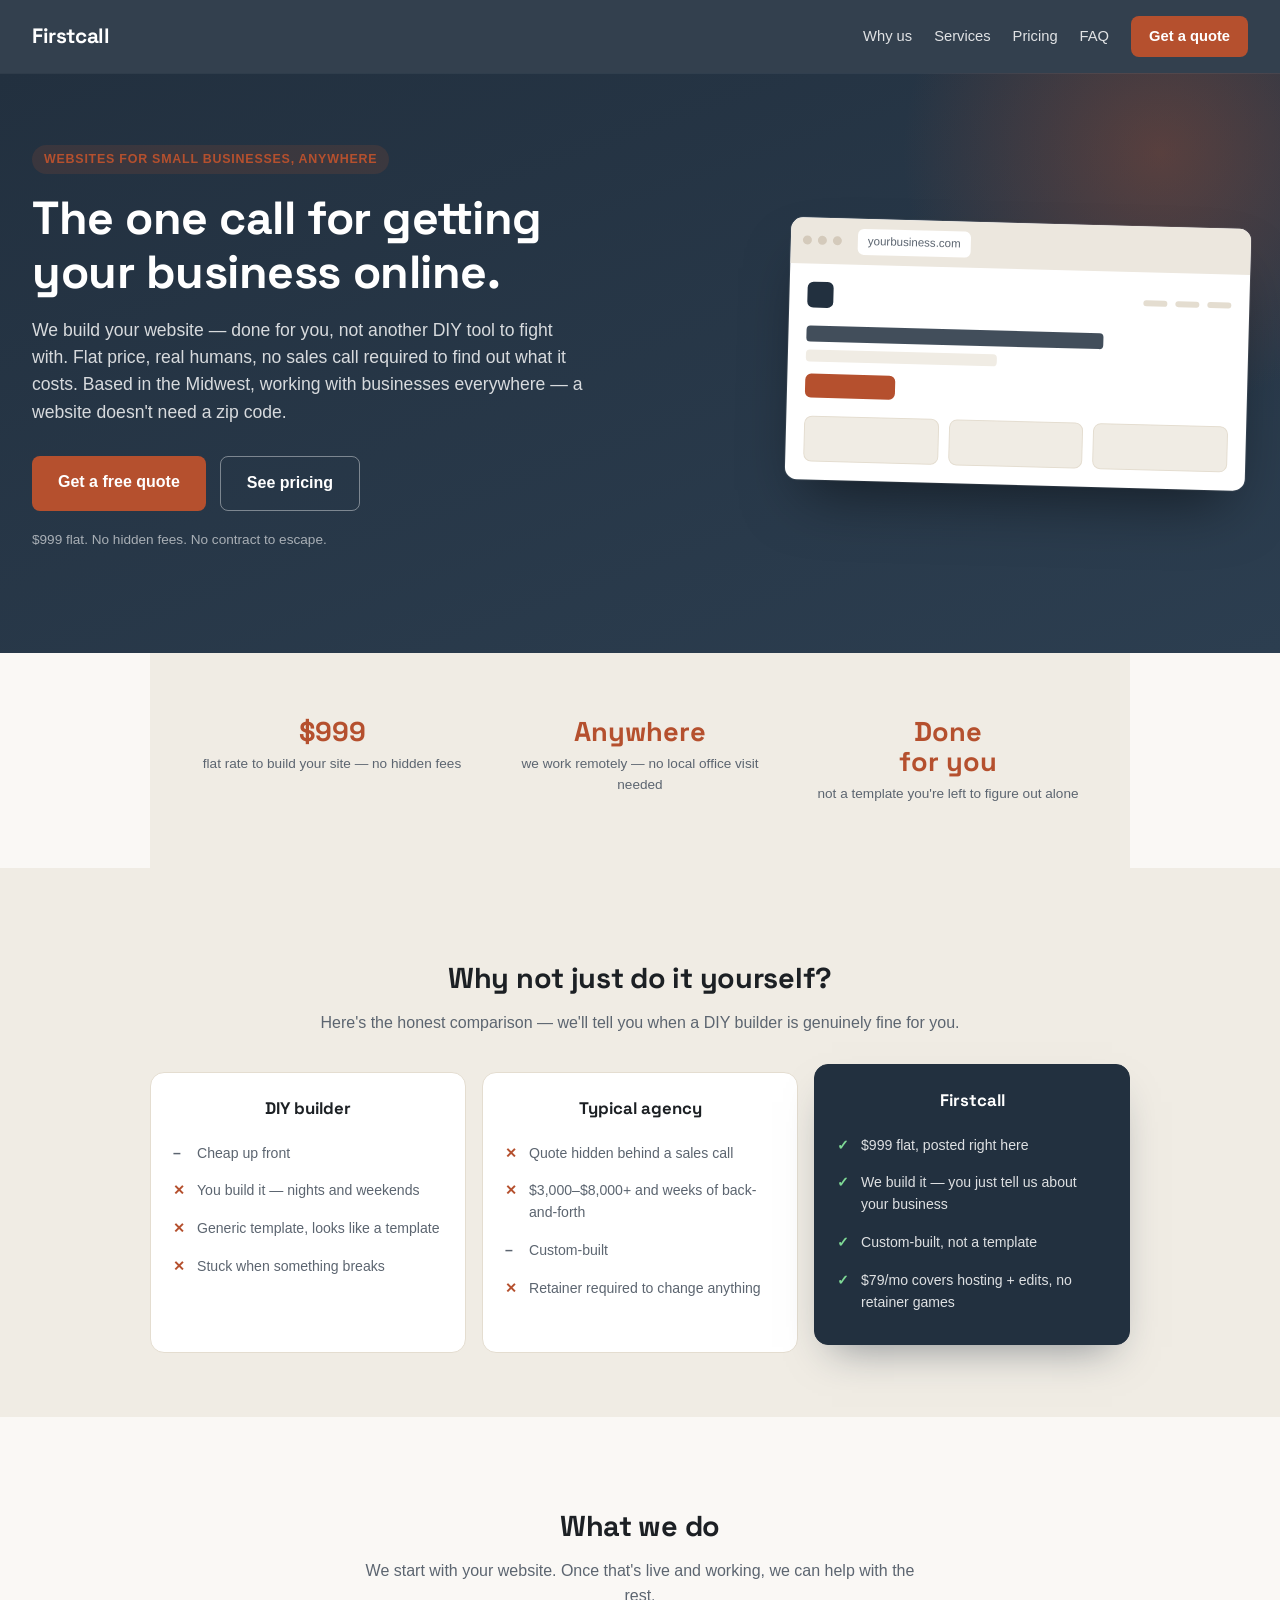
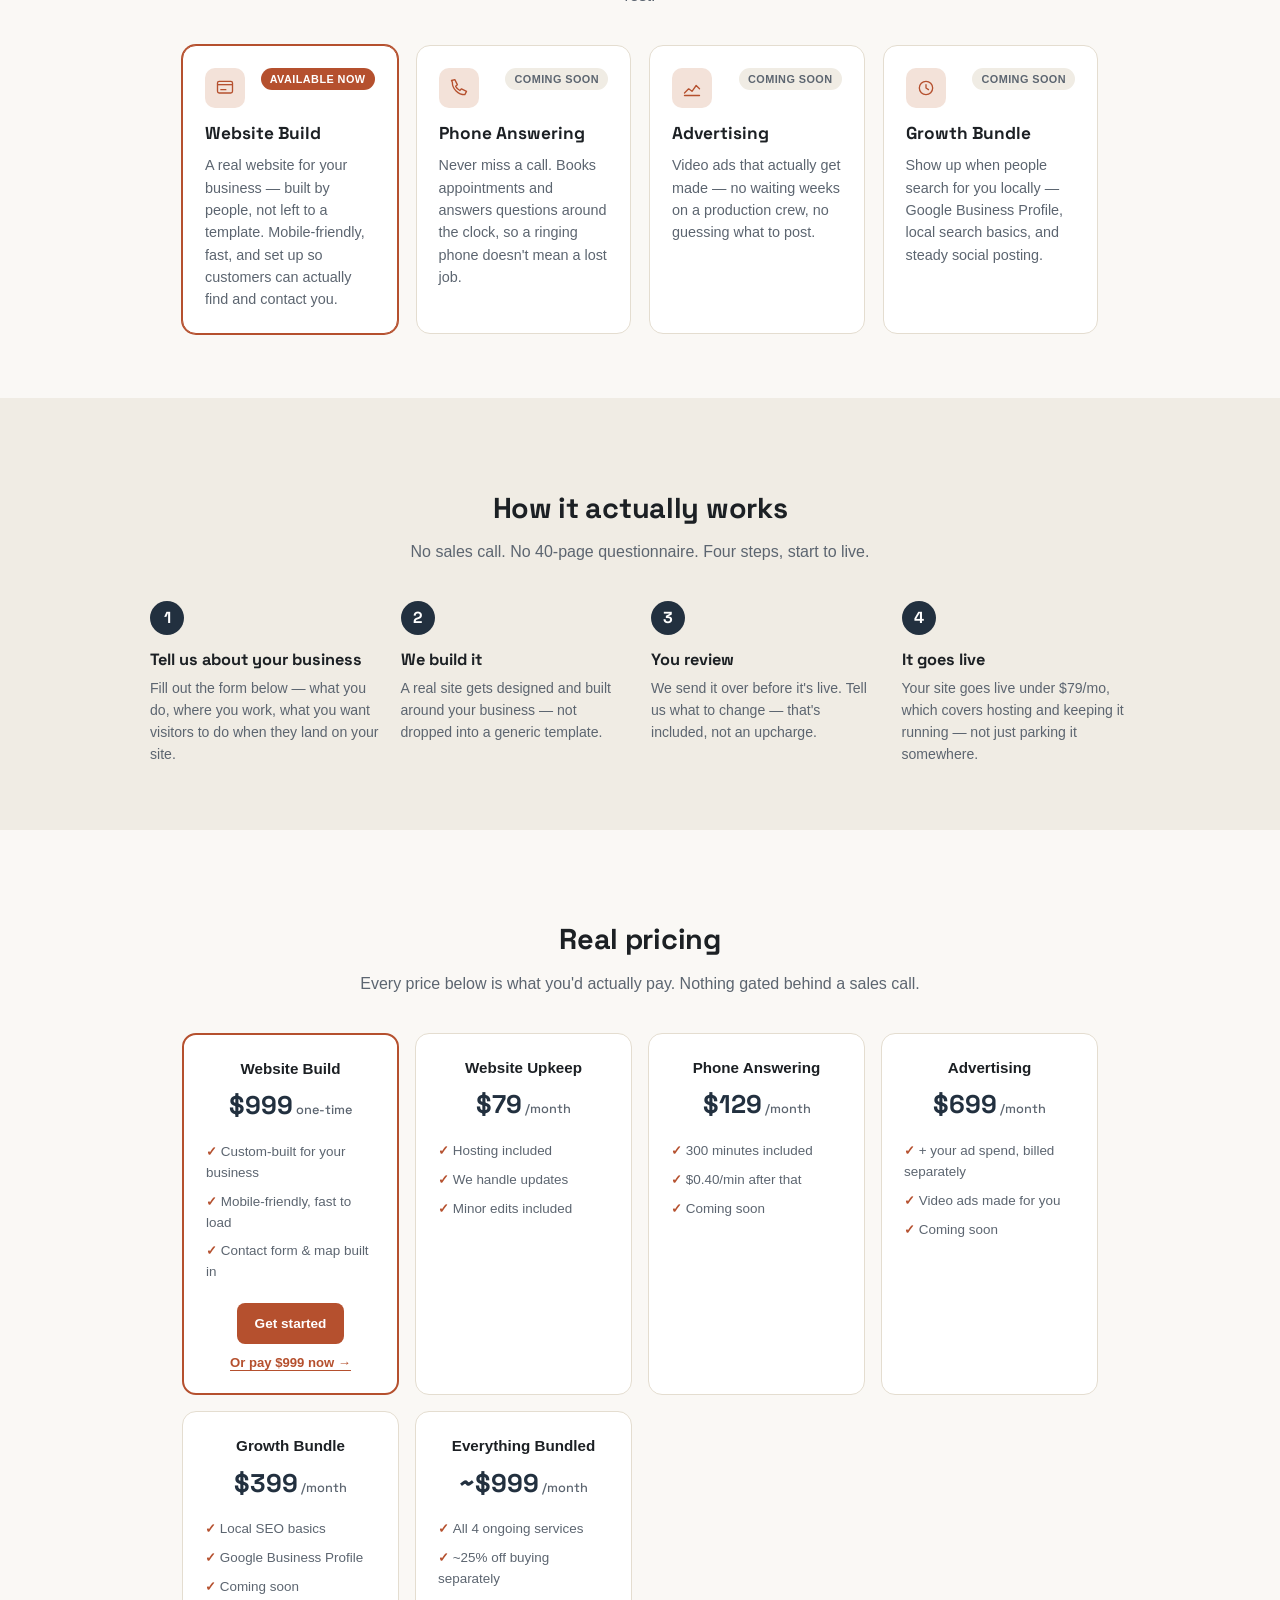
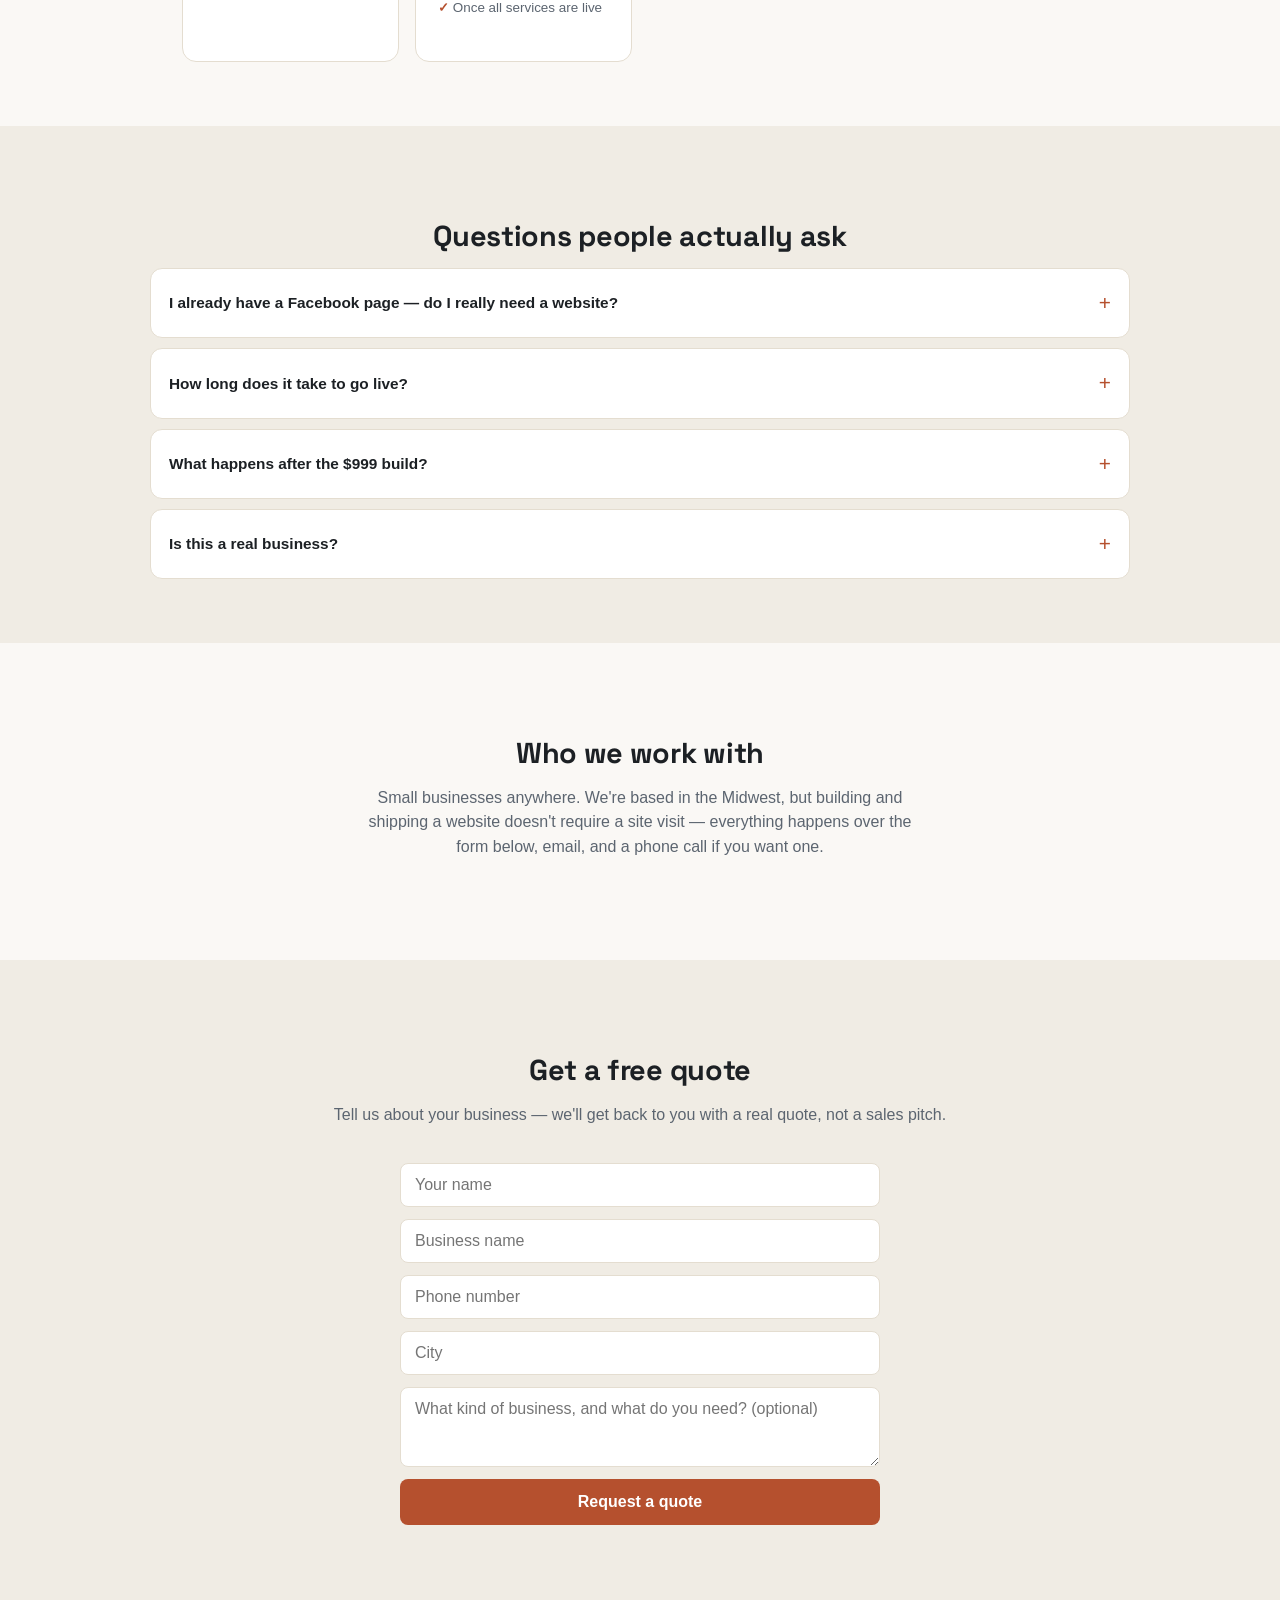
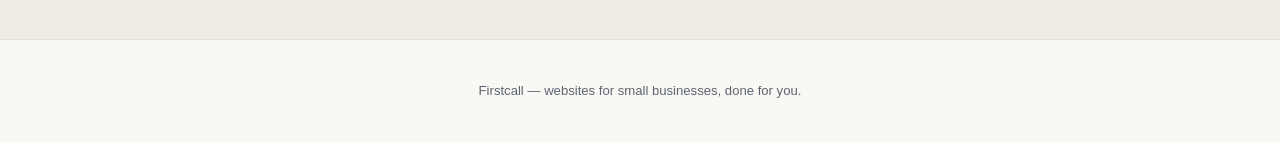
==== commit 6cf93e9d: "Add Stripe test-mode checkout; drop local-only positioning - New /api/create-checkout-session endpoi" ====
--- a/apps/firstcall-site/index.html
+++ b/apps/firstcall-site/index.html
@@ -3,8 +3,8 @@
 <head>
 <meta charset="UTF-8">
 <meta name="viewport" content="width=device-width, initial-scale=1.0">
-<title>Firstcall — Websites for Missouri &amp; South Dakota businesses</title>
-<meta name="description" content="Flat-rate, done-for-you websites for local trade businesses in Columbia MO and Sioux Falls SD. $999 to build, no sales call required to find out what it costs.">
+<title>Firstcall — Websites for small businesses, done for you</title>
+<meta name="description" content="Flat-rate, done-for-you websites for small businesses anywhere. $999 to build, no sales call required to find out what it costs.">
 <link rel="icon" href="data:image/svg+xml,<svg xmlns=%22http://www.w3.org/2000/svg%22 viewBox=%220 0 100 100%22><rect width=%22100%22 height=%22100%22 rx=%2222%22 fill=%22%2322303f%22/><text x=%2250%22 y=%2266%22 font-size=%2258%22 font-family=%22sans-serif%22 font-weight=%22800%22 fill=%22%23b5502e%22 text-anchor=%22middle%22>F</text></svg>">
 <link rel="preconnect" href="https://fonts.googleapis.com">
 <link rel="preconnect" href="https://fonts.gstatic.com" crossorigin>
@@ -12,6 +12,7 @@
 <link rel="stylesheet" href="style.css">
 </head>
 <body>
+  <div class="checkout-banner" id="checkout-banner" hidden></div>
   <header class="topbar" id="topbar">
     <div class="logo">Firstcall</div>
     <nav>
@@ -26,9 +27,9 @@
   <section class="hero">
     <div class="hero-glow" aria-hidden="true"></div>
     <div class="hero-inner">
-      <p class="eyebrow">Columbia&nbsp;MO · Sioux&nbsp;Falls&nbsp;SD · +75mi</p>
+      <p class="eyebrow">Websites for small businesses, anywhere</p>
       <h1>The one call for getting your business online.</h1>
-      <p class="subhead">We build your website — done for you, not another DIY tool to fight with. Flat price, real humans, no sales call required to find out what it costs.</p>
+      <p class="subhead">We build your website — done for you, not another DIY tool to fight with. Flat price, real humans, no sales call required to find out what it costs. Based in the Midwest, working with businesses everywhere — a website doesn't need a zip code.</p>
       <div class="hero-actions">
         <a class="btn-primary" href="#quote">Get a free quote</a>
         <a class="btn-secondary" href="#pricing">See pricing</a>
@@ -62,8 +63,8 @@
         <div class="trust-label">flat rate to build your site — no hidden fees</div>
       </div>
       <div class="trust-item">
-        <div class="trust-num">75mi</div>
-        <div class="trust-label">service radius around Columbia MO &amp; Sioux Falls SD</div>
+        <div class="trust-num">Anywhere</div>
+        <div class="trust-label">we work remotely — no local office visit needed</div>
       </div>
       <div class="trust-item">
         <div class="trust-num">Done<br>for you</div>
@@ -185,6 +186,7 @@
           <li>Contact form &amp; map built in</li>
         </ul>
         <a class="btn-primary" href="#quote">Get started</a>
+        <button type="button" class="btn-pay" id="pay-now-btn">Or pay $999 now →</button>
       </div>
       <div class="price-card">
         <div class="price-name">Website Upkeep</div>
@@ -257,8 +259,8 @@
   </section>
 
   <section class="section" id="area">
-    <h2 class="reveal">Where we work</h2>
-    <p class="section-lead reveal">Based in the Midwest, serving small businesses around two hubs — Columbia, Missouri and Sioux Falls, South Dakota — plus everywhere within about 75 miles of either.</p>
+    <h2 class="reveal">Who we work with</h2>
+    <p class="section-lead reveal">Small businesses anywhere. We're based in the Midwest, but building and shipping a website doesn't require a site visit — everything happens over the form below, email, and a phone call if you want one.</p>
   </section>
 
   <section class="section alt" id="quote">
@@ -276,7 +278,7 @@
   </section>
 
   <footer>
-    <p>Firstcall — websites for Missouri &amp; South Dakota businesses.</p>
+    <p>Firstcall — websites for small businesses, done for you.</p>
   </footer>
 
   <script src="app.js"></script>
--- a/apps/firstcall-site/style.css
+++ b/apps/firstcall-site/style.css
@@ -273,6 +273,29 @@
 .price-card ul li { padding: 4px 0; }
 .price-card ul li::before { content: "✓ "; color: var(--accent); font-weight: 700; }
 .price-card .btn-primary { font-size: 0.85rem; padding: 10px 18px; }
+.btn-pay {
+  display: block;
+  margin: 10px auto 0;
+  background: none;
+  border: none;
+  color: var(--accent);
+  font-weight: 600;
+  font-size: 0.82rem;
+  cursor: pointer;
+  text-decoration: underline;
+  text-underline-offset: 3px;
+}
+.btn-pay:hover { color: var(--accent-dark); }
+.btn-pay:disabled { opacity: 0.6; cursor: default; }
+
+.checkout-banner {
+  text-align: center;
+  padding: 12px 20px;
+  font-weight: 600;
+  font-size: 0.9rem;
+}
+.checkout-banner.success { background: #eaf6ec; color: #2e7d32; }
+.checkout-banner.cancelled { background: var(--accent-soft); color: var(--accent-dark); }
 
 /* faq */
 .faq-list { max-width: 700px; margin: 0 auto; display: flex; flex-direction: column; gap: 10px; }
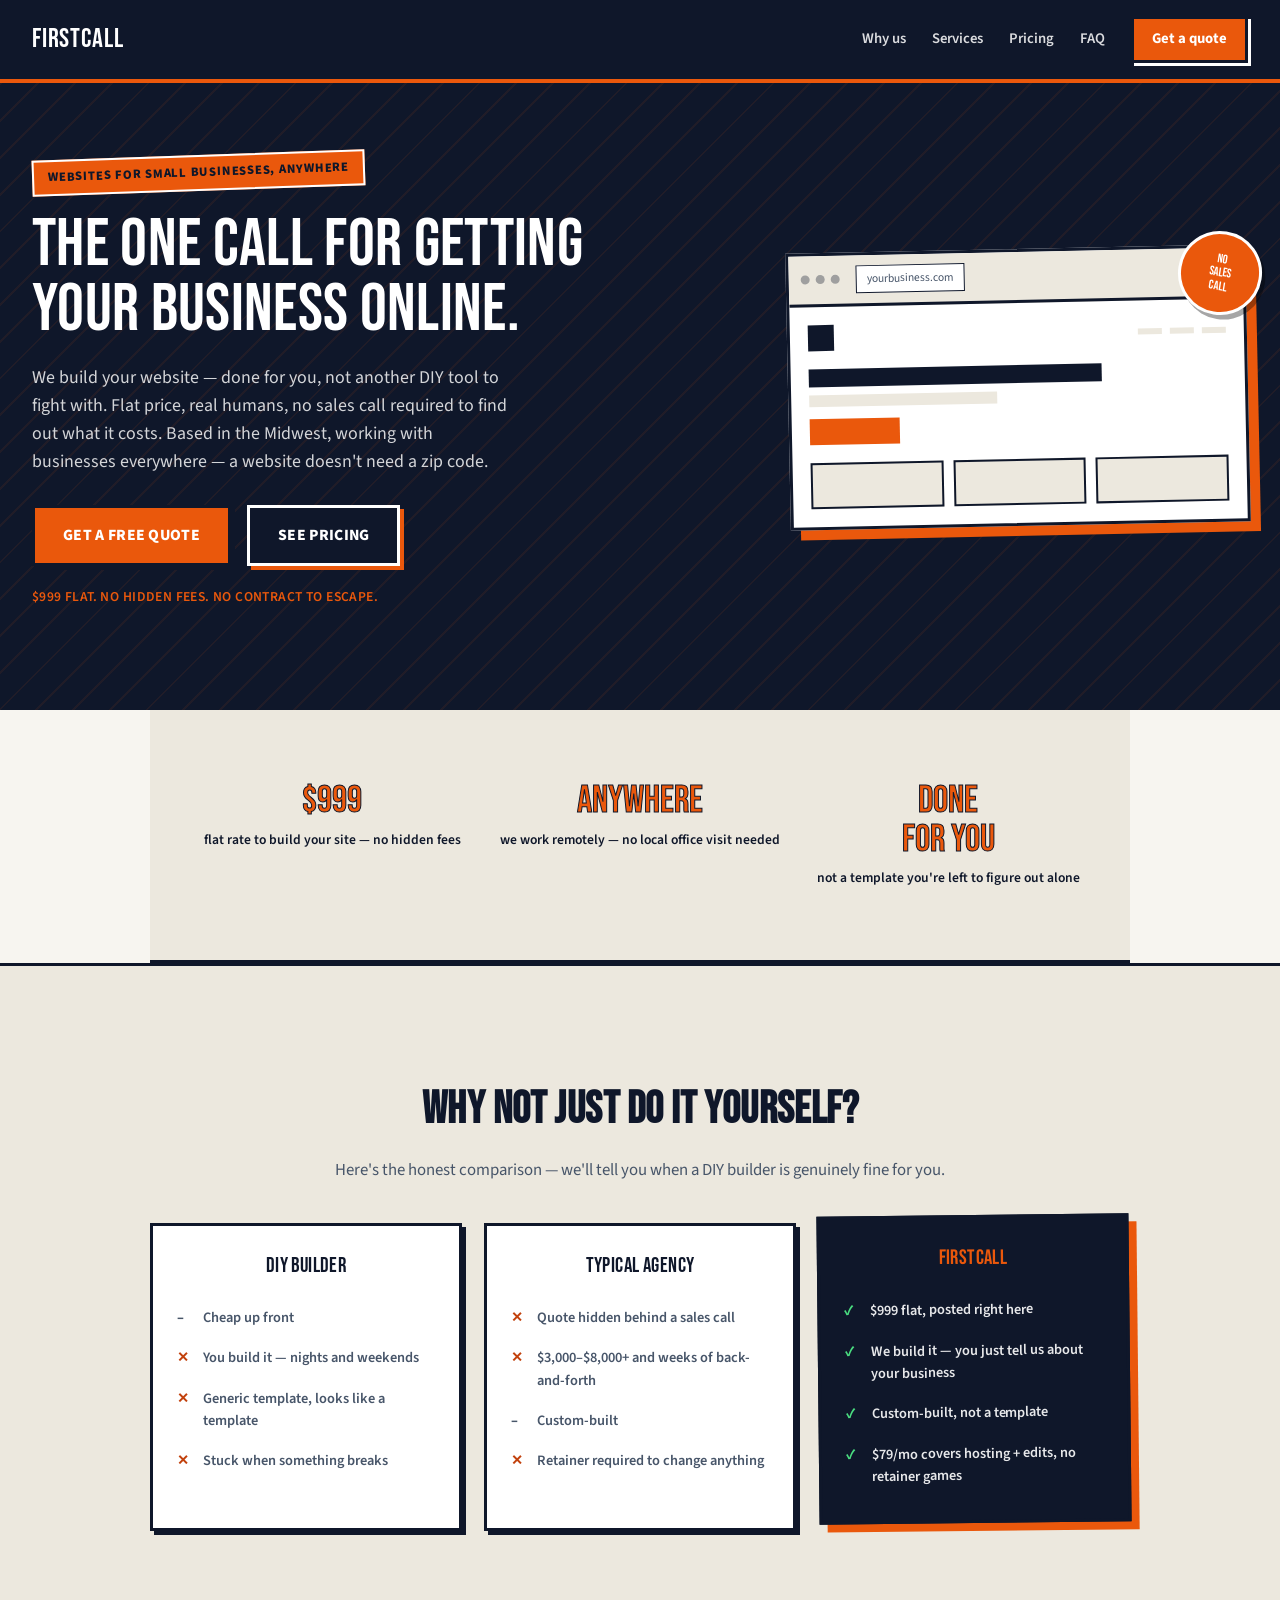
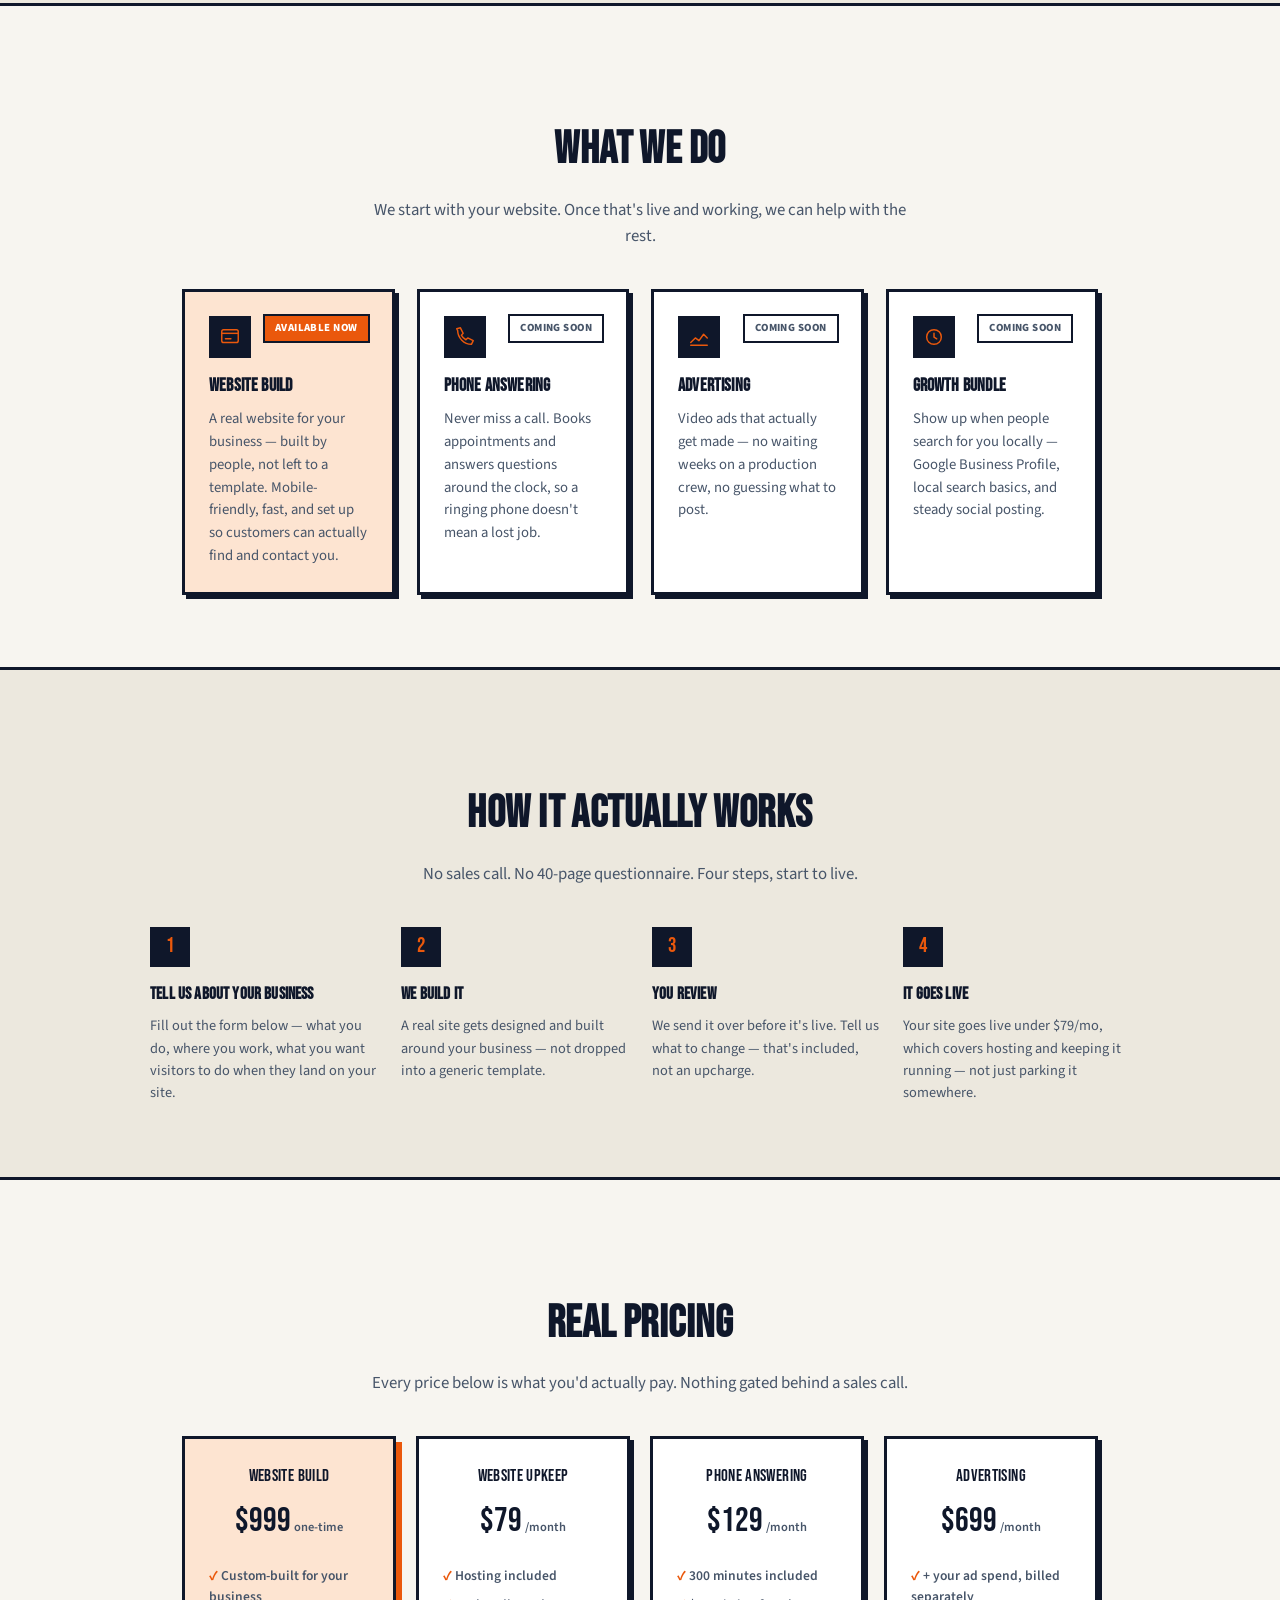
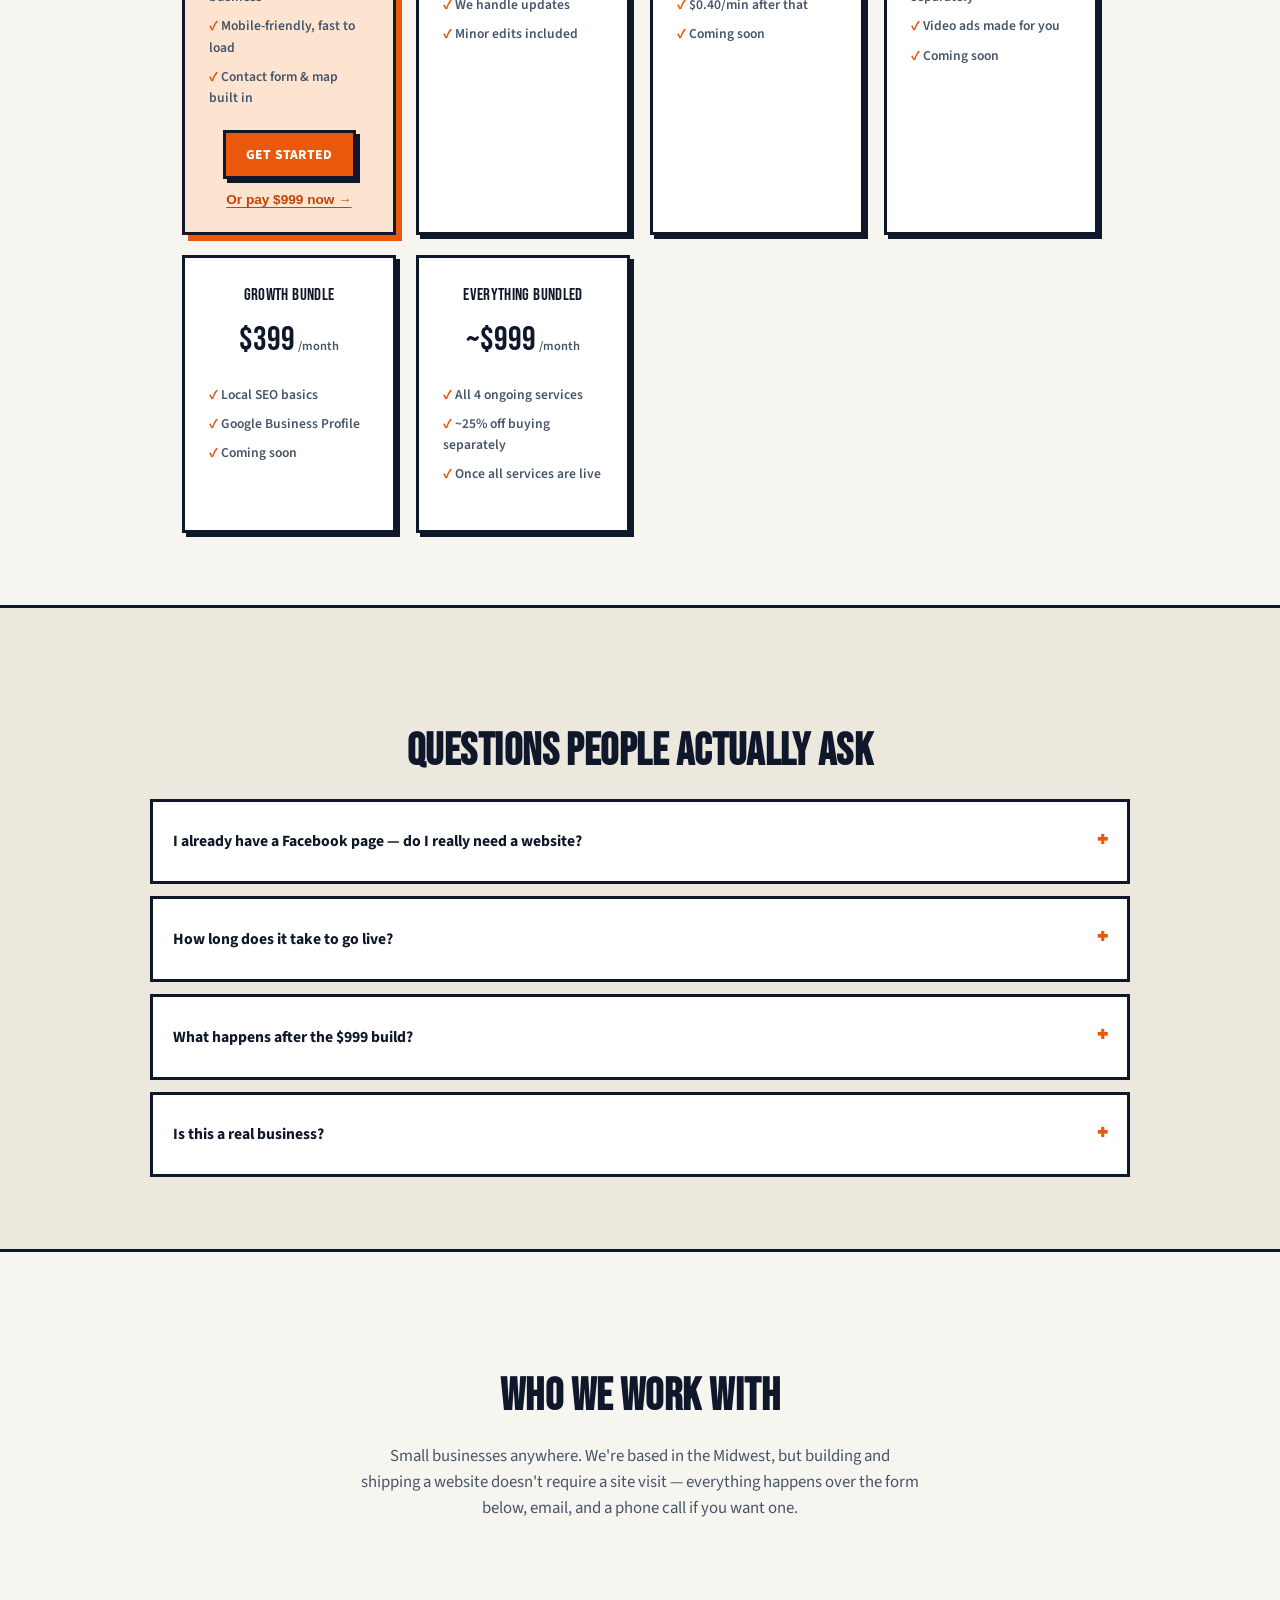
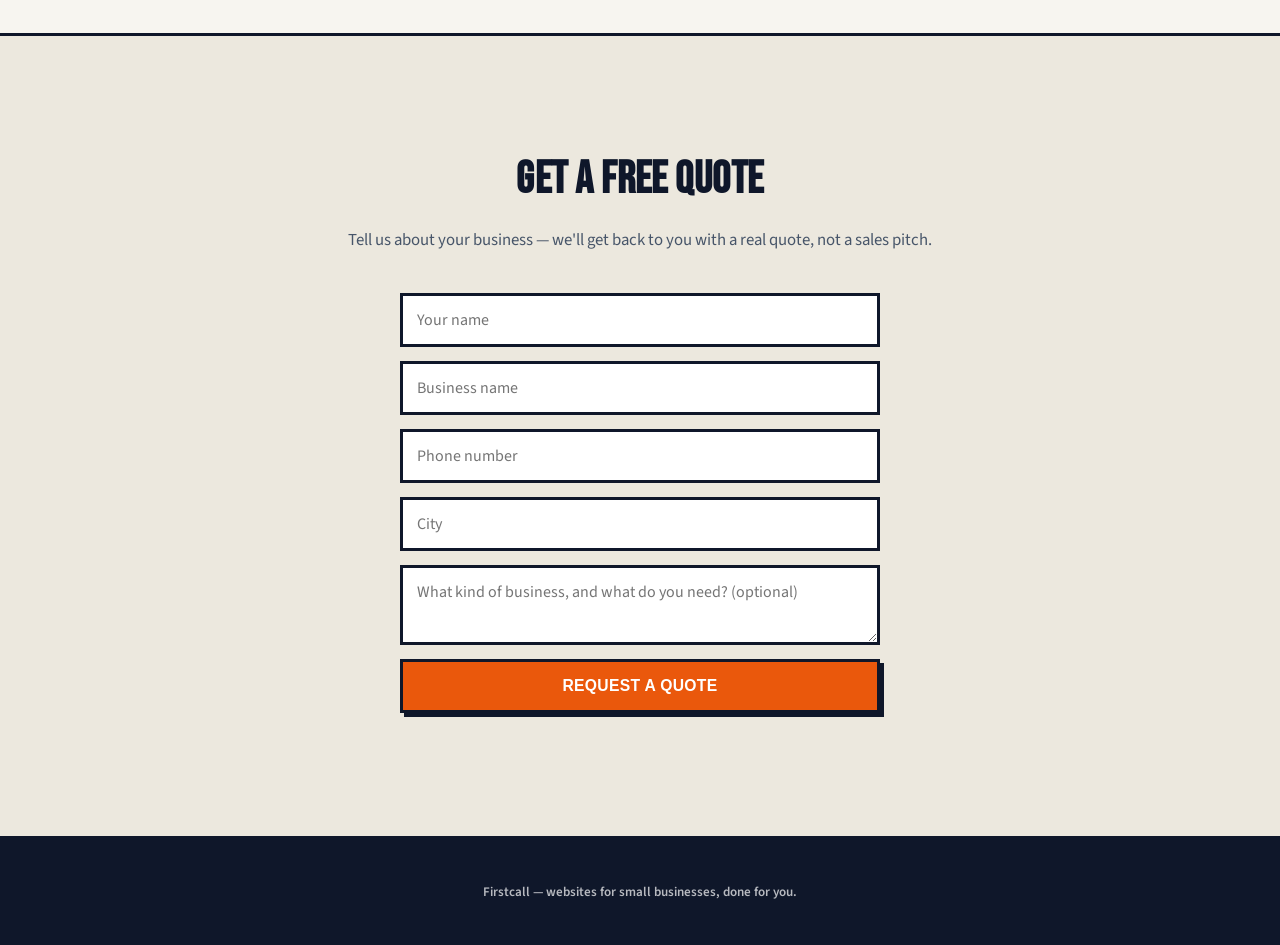
==== commit 6783ad59: "Rework Firstcall's visual identity: industrial-brutalist, not generic SaaS Full style pivot per owne" ====
--- a/apps/firstcall-site/index.html
+++ b/apps/firstcall-site/index.html
@@ -5,10 +5,10 @@
 <meta name="viewport" content="width=device-width, initial-scale=1.0">
 <title>Firstcall — Websites for small businesses, done for you</title>
 <meta name="description" content="Flat-rate, done-for-you websites for small businesses anywhere. $999 to build, no sales call required to find out what it costs.">
-<link rel="icon" href="data:image/svg+xml,<svg xmlns=%22http://www.w3.org/2000/svg%22 viewBox=%220 0 100 100%22><rect width=%22100%22 height=%22100%22 rx=%2222%22 fill=%22%2322303f%22/><text x=%2250%22 y=%2266%22 font-size=%2258%22 font-family=%22sans-serif%22 font-weight=%22800%22 fill=%22%23b5502e%22 text-anchor=%22middle%22>F</text></svg>">
+<link rel="icon" href="data:image/svg+xml,<svg xmlns=%22http://www.w3.org/2000/svg%22 viewBox=%220 0 100 100%22><rect width=%22100%22 height=%22100%22 fill=%22%230f172a%22/><text x=%2250%22 y=%2270%22 font-size=%2264%22 font-family=%22sans-serif%22 font-weight=%22900%22 fill=%22%23ea580c%22 text-anchor=%22middle%22>F</text></svg>">
 <link rel="preconnect" href="https://fonts.googleapis.com">
 <link rel="preconnect" href="https://fonts.gstatic.com" crossorigin>
-<link href="https://fonts.googleapis.com/css2?family=Space+Grotesk:wght@500;700;800&display=swap" rel="stylesheet">
+<link href="https://fonts.googleapis.com/css2?family=Bebas+Neue&family=Source+Sans+3:wght@400;600;700;800&display=swap" rel="stylesheet">
 <link rel="stylesheet" href="style.css">
 </head>
 <body>
@@ -25,7 +25,6 @@
   </header>
 
   <section class="hero">
-    <div class="hero-glow" aria-hidden="true"></div>
     <div class="hero-inner">
       <p class="eyebrow">Websites for small businesses, anywhere</p>
       <h1>The one call for getting your business online.</h1>
@@ -37,6 +36,7 @@
       <p class="hero-note">$999 flat. No hidden fees. No contract to escape.</p>
     </div>
     <div class="hero-mock" aria-hidden="true">
+      <div class="stamp">NO<br>SALES<br>CALL</div>
       <div class="mock-browser">
         <div class="mock-bar"><span></span><span></span><span></span><div class="mock-url">yourbusiness.com</div></div>
         <div class="mock-body">
--- a/apps/firstcall-site/style.css
+++ b/apps/firstcall-site/style.css
@@ -1,34 +1,34 @@
 :root {
-  --ink: #1c2024;
-  --paper: #faf8f5;
-  --paper-alt: #f0ece4;
-  --accent: #b5502e;
-  --accent-dark: #943f22;
-  --accent-soft: #f3e2d9;
-  --navy: #22303f;
-  --navy-2: #2c3e50;
-  --muted: #5c6570;
+  --ink: #0f172a;
+  --paper: #f7f5f0;
+  --paper-alt: #ece8de;
+  --accent: #ea580c;
+  --accent-dark: #c2410c;
+  --accent-soft: #fde4d1;
+  --muted: #475569;
   --card: #ffffff;
-  --border: #e4ddd0;
-  --good: #2e7d32;
-  --bad: #b5502e;
-  --display: "Space Grotesk", -apple-system, BlinkMacSystemFont, "Segoe UI", sans-serif;
+  --border: #0f172a;
+  --good: #15803d;
+  --bad: #c2410c;
+  --display: "Bebas Neue", "Arial Narrow", sans-serif;
+  --shadow: 6px 6px 0 var(--ink);
+  --shadow-sm: 4px 4px 0 var(--ink);
 }
 
 * { box-sizing: border-box; }
 
 body {
   margin: 0;
-  font-family: -apple-system, BlinkMacSystemFont, "Segoe UI", sans-serif;
+  font-family: "Source Sans 3", -apple-system, BlinkMacSystemFont, "Segoe UI", sans-serif;
   color: var(--ink);
   background: var(--paper);
   line-height: 1.55;
 }
 
 a { color: inherit; }
-h1, h2, h3 { font-family: var(--display); }
-
-.reveal { opacity: 0; transform: translateY(14px); transition: opacity 0.6s ease, transform 0.6s ease; }
+h1, h2, h3 { font-family: var(--display); text-transform: uppercase; letter-spacing: 0.01em; }
+
+.reveal { opacity: 0; transform: translateY(14px); transition: opacity 0.5s ease, transform 0.5s ease; }
 .reveal.visible { opacity: 1; transform: none; }
 
 .topbar {
@@ -39,29 +39,30 @@
   justify-content: space-between;
   align-items: center;
   padding: 16px 32px;
-  background: rgba(34, 48, 63, 0.92);
-  backdrop-filter: blur(8px);
+  background: var(--ink);
   color: #fff;
-  box-shadow: 0 1px 0 rgba(255,255,255,0.06);
-}
-.logo { font-family: var(--display); font-weight: 800; font-size: 1.3rem; letter-spacing: -0.02em; }
-.topbar nav { display: flex; align-items: center; gap: 22px; font-size: 0.92rem; }
+  border-bottom: 4px solid var(--accent);
+}
+.logo { font-family: var(--display); font-weight: 400; font-size: 1.7rem; letter-spacing: 0.03em; }
+.topbar nav { display: flex; align-items: center; gap: 26px; font-size: 0.92rem; font-weight: 600; }
 .topbar nav a { text-decoration: none; color: rgba(255,255,255,0.85); transition: color 0.15s; }
-.topbar nav a:hover { color: #fff; }
+.topbar nav a:hover { color: var(--accent); }
 .nav-cta {
   background: var(--accent);
   color: #fff !important;
   padding: 9px 18px;
-  border-radius: 8px;
-  font-weight: 600;
-  transition: background 0.15s, transform 0.15s;
-}
-.nav-cta:hover { background: var(--accent-dark); transform: translateY(-1px); }
+  border: 3px solid var(--ink);
+  box-shadow: 3px 3px 0 #fff;
+  font-weight: 700;
+  transition: transform 0.12s, box-shadow 0.12s;
+}
+.nav-cta:hover { transform: translate(3px, 3px); box-shadow: 0 0 0 #fff; }
 
 .hero {
   position: relative;
   overflow: hidden;
-  background: linear-gradient(160deg, var(--navy) 0%, var(--navy-2) 100%);
+  background: var(--ink);
+  background-image: repeating-linear-gradient(135deg, rgba(234,88,12,0.08) 0 2px, transparent 2px 26px);
   color: #fff;
   padding: 72px 32px 90px;
   display: grid;
@@ -69,83 +70,95 @@
   gap: 40px;
   align-items: center;
 }
-.hero-glow {
-  position: absolute;
-  top: -180px;
-  right: -140px;
-  width: 520px;
-  height: 520px;
-  background: radial-gradient(circle, rgba(181,80,46,0.35) 0%, rgba(181,80,46,0) 70%);
-  pointer-events: none;
-}
 .hero-inner { max-width: 560px; text-align: left; position: relative; }
 .eyebrow {
   display: inline-block;
-  font-size: 0.78rem;
-  font-weight: 700;
+  font-size: 0.8rem;
+  font-weight: 800;
   letter-spacing: 0.06em;
   text-transform: uppercase;
-  color: var(--accent);
-  background: rgba(181,80,46,0.16);
-  padding: 5px 12px;
-  border-radius: 999px;
-  margin: 0 0 18px;
+  color: var(--ink);
+  background: var(--accent);
+  padding: 6px 14px;
+  border: 2px solid #fff;
+  transform: rotate(-2deg);
+  margin: 0 0 22px;
 }
 .hero h1 {
-  font-size: clamp(2rem, 4vw, 2.9rem);
-  line-height: 1.15;
-  margin: 0 0 18px;
-  font-weight: 800;
-  letter-spacing: -0.01em;
-}
-.subhead { font-size: 1.1rem; color: rgba(255,255,255,0.82); margin-bottom: 30px; }
-.hero-actions { display: flex; gap: 14px; flex-wrap: wrap; }
-.hero-note { margin-top: 18px; font-size: 0.85rem; color: rgba(255,255,255,0.6); }
+  font-size: clamp(2.6rem, 5.4vw, 4.2rem);
+  line-height: 0.98;
+  margin: 0 0 20px;
+  font-weight: 400;
+  letter-spacing: 0.005em;
+}
+.subhead { font-family: "Source Sans 3", sans-serif; font-size: 1.12rem; color: rgba(255,255,255,0.82); margin-bottom: 30px; max-width: 480px; }
+.hero-actions { display: flex; gap: 16px; flex-wrap: wrap; }
+.hero-note { margin-top: 20px; font-size: 0.85rem; font-weight: 600; color: var(--accent); text-transform: uppercase; letter-spacing: 0.03em; }
 
 .btn-primary, .btn-secondary {
   display: inline-block;
-  padding: 14px 26px;
-  border-radius: 8px;
-  font-weight: 700;
+  padding: 15px 28px;
+  font-weight: 800;
+  text-transform: uppercase;
+  letter-spacing: 0.02em;
   text-decoration: none;
-  font-size: 1rem;
-  border: none;
+  font-size: 0.98rem;
+  border: 3px solid var(--ink);
   cursor: pointer;
-  transition: background 0.15s, transform 0.15s, border-color 0.15s;
-}
-.btn-primary { background: var(--accent); color: #fff; }
-.btn-primary:hover { background: var(--accent-dark); transform: translateY(-1px); }
-.btn-secondary { background: transparent; color: #fff; border: 1.5px solid rgba(255,255,255,0.4); }
-.btn-secondary:hover { border-color: #fff; transform: translateY(-1px); }
+  transition: transform 0.12s, box-shadow 0.12s;
+}
+.btn-primary { background: var(--accent); color: #fff; box-shadow: var(--shadow-sm); }
+.btn-primary:hover { transform: translate(4px, 4px); box-shadow: 0 0 0 var(--ink); }
+.btn-secondary { background: var(--ink); color: #fff; border-color: #fff; box-shadow: 4px 4px 0 var(--accent); }
+.btn-secondary:hover { transform: translate(4px, 4px); box-shadow: 0 0 0 var(--accent); }
 
 /* hero browser mockup — illustrative only, not a real client site */
 .hero-mock { position: relative; }
+.stamp {
+  position: absolute;
+  top: -18px;
+  right: -14px;
+  z-index: 2;
+  width: 84px; height: 84px;
+  border-radius: 50%;
+  background: var(--accent);
+  border: 3px solid #fff;
+  color: #fff;
+  font-family: var(--display);
+  font-size: 0.78rem;
+  line-height: 1.05;
+  display: flex; align-items: center; justify-content: center;
+  text-align: center;
+  transform: rotate(9deg);
+  box-shadow: 4px 4px 0 rgba(0,0,0,0.35);
+}
 .mock-browser {
   background: #fff;
-  border-radius: 12px;
+  border: 3px solid var(--ink);
   overflow: hidden;
-  box-shadow: 0 30px 60px -20px rgba(0,0,0,0.5), 0 0 0 1px rgba(255,255,255,0.08);
-  transform: rotate(1.5deg);
-}
-.mock-bar { display: flex; align-items: center; gap: 6px; padding: 10px 12px; background: #ece7de; }
-.mock-bar span { width: 9px; height: 9px; border-radius: 50%; background: #d4cabb; }
-.mock-url { margin-left: 10px; background: #fff; border-radius: 6px; padding: 4px 10px; font-size: 0.72rem; color: var(--muted); }
+  box-shadow: 10px 10px 0 var(--accent);
+  transform: rotate(-1.2deg);
+}
+.mock-bar { display: flex; align-items: center; gap: 6px; padding: 10px 12px; background: var(--paper-alt); border-bottom: 3px solid var(--ink); }
+.mock-bar span { width: 9px; height: 9px; border-radius: 50%; background: var(--ink); opacity: 0.35; }
+.mock-url { margin-left: 10px; background: #fff; border: 1.5px solid var(--ink); padding: 4px 10px; font-size: 0.72rem; color: var(--muted); }
 .mock-body { padding: 18px; }
 .mock-nav { display: flex; justify-content: space-between; align-items: center; margin-bottom: 18px; }
-.mock-logo { width: 26px; height: 26px; border-radius: 6px; background: var(--navy); }
+.mock-logo { width: 26px; height: 26px; background: var(--ink); }
 .mock-links { display: flex; gap: 8px; }
-.mock-links span { width: 24px; height: 6px; border-radius: 3px; background: var(--border); }
+.mock-links span { width: 24px; height: 6px; background: var(--paper-alt); }
 .mock-hero { text-align: left; margin-bottom: 18px; }
-.mock-line { height: 12px; border-radius: 4px; background: var(--paper-alt); margin-bottom: 8px; }
-.mock-line.w60 { width: 70%; height: 16px; background: var(--navy); opacity: 0.85; }
+.mock-line { height: 12px; background: var(--paper-alt); margin-bottom: 8px; }
+.mock-line.w60 { width: 70%; height: 18px; background: var(--ink); }
 .mock-line.w40 { width: 45%; }
-.mock-cta { width: 90px; height: 24px; border-radius: 6px; background: var(--accent); margin-top: 12px; }
+.mock-cta { width: 90px; height: 26px; background: var(--accent); margin-top: 12px; }
 .mock-cards { display: grid; grid-template-columns: repeat(3, 1fr); gap: 10px; }
-.mock-card { height: 46px; border-radius: 8px; background: var(--paper-alt); border: 1px solid var(--border); }
+.mock-card { height: 46px; background: var(--paper-alt); border: 2px solid var(--ink); }
 
 .trust {
   background: var(--paper-alt);
-  padding: 36px 32px;
+  padding: 40px 32px;
+  border-bottom: 3px solid var(--ink);
 }
 .trust-grid {
   max-width: 900px;
@@ -155,199 +168,199 @@
   gap: 24px;
   text-align: center;
 }
-.trust-num { font-family: var(--display); font-size: 1.7rem; font-weight: 800; color: var(--accent); line-height: 1.1; }
-.trust-label { font-size: 0.85rem; color: var(--muted); margin-top: 6px; }
-
-.section { max-width: 980px; margin: 0 auto; padding: 64px 32px; }
-.section.alt { max-width: none; background: var(--paper-alt); }
+.trust-num { font-family: var(--display); font-size: 2.4rem; font-weight: 400; color: var(--accent); line-height: 1; -webkit-text-stroke: 1px var(--ink); }
+.trust-label { font-size: 0.85rem; color: var(--ink); margin-top: 8px; font-weight: 600; }
+
+.section { max-width: 980px; margin: 0 auto; padding: 72px 32px; }
+.section.alt { max-width: none; background: var(--paper-alt); border-top: 3px solid var(--ink); border-bottom: 3px solid var(--ink); }
 .section.alt > * { max-width: 980px; margin-left: auto; margin-right: auto; }
-.section h2 { font-size: 1.8rem; text-align: center; margin-bottom: 10px; letter-spacing: -0.01em; }
-.section-lead { text-align: center; color: var(--muted); max-width: 560px; margin: 0 auto 36px; }
+.section h2 { font-size: clamp(2rem, 4vw, 2.8rem); text-align: center; margin-bottom: 12px; }
+.section-lead { font-family: "Source Sans 3", sans-serif; text-align: center; color: var(--muted); max-width: 560px; margin: 0 auto 40px; font-size: 1.05rem; }
 
 /* compare */
 .compare-grid {
   display: grid;
   grid-template-columns: repeat(3, 1fr);
-  gap: 16px;
+  gap: 22px;
 }
 .compare-col {
   background: var(--card);
-  border: 1px solid var(--border);
-  border-radius: 14px;
-  padding: 22px;
+  border: 3px solid var(--ink);
+  box-shadow: var(--shadow-sm);
+  padding: 24px;
 }
 .compare-col.featured {
-  background: var(--navy);
-  border-color: var(--navy);
-  transform: translateY(-8px);
-  box-shadow: 0 20px 40px -18px rgba(34,48,63,0.5);
-}
-.compare-head { font-family: var(--display); font-weight: 700; font-size: 1.05rem; text-align: center; margin-bottom: 14px; }
-.compare-col.featured .compare-head { color: #fff; }
-.compare-col ul { list-style: none; padding: 0; margin: 0; font-size: 0.88rem; }
-.compare-col li { padding: 8px 0 8px 24px; position: relative; color: var(--muted); }
-.compare-col.featured li { color: rgba(255,255,255,0.85); }
+  background: var(--ink);
+  border-color: var(--ink);
+  box-shadow: 8px 8px 0 var(--accent);
+  transform: translateY(-8px) rotate(-0.6deg);
+}
+.compare-head { font-family: var(--display); font-size: 1.3rem; text-align: center; margin-bottom: 16px; letter-spacing: 0.02em; }
+.compare-col.featured .compare-head { color: var(--accent); }
+.compare-col ul { list-style: none; padding: 0; margin: 0; font-size: 0.9rem; }
+.compare-col li { padding: 9px 0 9px 26px; position: relative; color: var(--muted); font-weight: 600; }
+.compare-col.featured li { color: rgba(255,255,255,0.9); }
 .compare-col li.good::before { content: "✓"; position: absolute; left: 0; color: var(--good); font-weight: 800; }
-.compare-col.featured li.good::before { color: #7fd996; }
+.compare-col.featured li.good::before { color: #4ade80; }
 .compare-col li.bad::before { content: "✕"; position: absolute; left: 0; color: var(--bad); font-weight: 800; }
 .compare-col li.neutral::before { content: "–"; position: absolute; left: 0; color: var(--muted); font-weight: 800; }
 
 .services-grid {
   display: grid;
   grid-template-columns: repeat(auto-fit, minmax(210px, 1fr));
-  gap: 18px;
+  gap: 22px;
 }
 .service-card {
   background: var(--card);
-  border: 1px solid var(--border);
-  border-radius: 14px;
-  padding: 22px;
+  border: 3px solid var(--ink);
+  box-shadow: var(--shadow-sm);
+  padding: 24px;
   position: relative;
-  transition: transform 0.2s, box-shadow 0.2s;
-}
-.service-card:hover { transform: translateY(-4px); box-shadow: 0 16px 30px -18px rgba(28,32,36,0.25); }
-.service-card.live { border-color: var(--accent); box-shadow: 0 0 0 1px var(--accent); }
+  transition: transform 0.15s, box-shadow 0.15s;
+}
+.service-card:hover { transform: translate(4px, 4px); box-shadow: 0 0 0 var(--ink); }
+.service-card.live { background: var(--accent-soft); }
 .service-icon {
-  width: 40px; height: 40px;
-  border-radius: 10px;
-  background: var(--accent-soft);
+  width: 42px; height: 42px;
+  background: var(--ink);
   color: var(--accent);
   display: flex; align-items: center; justify-content: center;
-  margin-bottom: 12px;
-}
-.service-icon svg { width: 20px; height: 20px; }
-.service-card h3 { margin: 8px 0 8px; font-size: 1.08rem; }
-.service-card p { color: var(--muted); font-size: 0.9rem; margin: 0; }
+  margin-bottom: 14px;
+}
+.service-icon svg { width: 22px; height: 22px; }
+.service-card h3 { font-size: 1.15rem; margin: 8px 0 8px; }
+.service-card p { font-family: "Source Sans 3", sans-serif; color: var(--muted); font-size: 0.92rem; margin: 0; }
 .badge-live, .badge-soon {
   position: absolute; top: 22px; right: 22px;
   display: inline-block;
   font-size: 0.68rem;
-  font-weight: 700;
+  font-weight: 800;
   text-transform: uppercase;
   letter-spacing: 0.04em;
-  padding: 3px 9px;
-  border-radius: 999px;
+  padding: 4px 10px;
+  border: 2px solid var(--ink);
 }
 .badge-live { background: var(--accent); color: #fff; }
-.badge-soon { background: var(--paper-alt); color: var(--muted); }
+.badge-soon { background: #fff; color: var(--muted); }
 
 /* process steps */
 .steps-grid {
   display: grid;
   grid-template-columns: repeat(auto-fit, minmax(200px, 1fr));
-  gap: 22px;
+  gap: 24px;
 }
 .step { text-align: left; }
 .step-num {
-  width: 34px; height: 34px;
-  border-radius: 50%;
-  background: var(--navy);
-  color: #fff;
+  width: 40px; height: 40px;
+  background: var(--ink);
+  color: var(--accent);
   font-family: var(--display);
-  font-weight: 700;
+  font-size: 1.3rem;
   display: flex; align-items: center; justify-content: center;
-  margin-bottom: 12px;
-}
-.step h3 { font-size: 1.02rem; margin: 0 0 6px; }
-.step p { font-size: 0.88rem; color: var(--muted); margin: 0; }
+  margin-bottom: 14px;
+  border: 2px solid var(--ink);
+}
+.step h3 { font-size: 1.08rem; margin: 0 0 8px; letter-spacing: 0.01em; }
+.step p { font-family: "Source Sans 3", sans-serif; font-size: 0.9rem; color: var(--muted); margin: 0; }
 
 .pricing-grid {
   display: grid;
   grid-template-columns: repeat(auto-fit, minmax(200px, 1fr));
-  gap: 16px;
+  gap: 20px;
 }
 .price-card {
   background: var(--card);
-  border: 1px solid var(--border);
-  border-radius: 14px;
-  padding: 22px;
+  border: 3px solid var(--ink);
+  box-shadow: var(--shadow-sm);
+  padding: 24px;
   text-align: center;
-  transition: transform 0.2s, box-shadow 0.2s;
-}
-.price-card:hover { transform: translateY(-4px); box-shadow: 0 16px 30px -18px rgba(28,32,36,0.25); }
-.price-card.featured { border: 2px solid var(--accent); }
-.price-name { font-weight: 700; margin-bottom: 6px; font-size: 0.95rem; }
-.price-amount { font-family: var(--display); font-size: 1.6rem; font-weight: 800; color: var(--navy); margin-bottom: 12px; }
-.price-amount span { font-size: 0.8rem; font-weight: 500; color: var(--muted); margin-left: 3px; }
-.price-card ul { list-style: none; padding: 0; margin: 0 0 16px; font-size: 0.84rem; color: var(--muted); text-align: left; }
+  transition: transform 0.15s, box-shadow 0.15s;
+}
+.price-card:hover { transform: translate(4px, 4px); box-shadow: 0 0 0 var(--ink); }
+.price-card.featured { background: var(--accent-soft); box-shadow: 6px 6px 0 var(--accent); }
+.price-name { font-family: var(--display); font-weight: 400; letter-spacing: 0.02em; margin-bottom: 6px; font-size: 1.05rem; text-transform: uppercase; }
+.price-amount { font-family: var(--display); font-size: 2.1rem; color: var(--ink); margin-bottom: 14px; }
+.price-amount span { font-family: "Source Sans 3", sans-serif; font-size: 0.78rem; font-weight: 600; color: var(--muted); margin-left: 3px; text-transform: none; }
+.price-card ul { list-style: none; padding: 0; margin: 0 0 18px; font-family: "Source Sans 3", sans-serif; font-size: 0.85rem; color: var(--muted); text-align: left; font-weight: 600; }
 .price-card ul li { padding: 4px 0; }
-.price-card ul li::before { content: "✓ "; color: var(--accent); font-weight: 700; }
-.price-card .btn-primary { font-size: 0.85rem; padding: 10px 18px; }
-.btn-pay {
-  display: block;
-  margin: 10px auto 0;
-  background: none;
-  border: none;
-  color: var(--accent);
-  font-weight: 600;
-  font-size: 0.82rem;
-  cursor: pointer;
-  text-decoration: underline;
-  text-underline-offset: 3px;
-}
-.btn-pay:hover { color: var(--accent-dark); }
-.btn-pay:disabled { opacity: 0.6; cursor: default; }
-
-.checkout-banner {
-  text-align: center;
-  padding: 12px 20px;
-  font-weight: 600;
-  font-size: 0.9rem;
-}
-.checkout-banner.success { background: #eaf6ec; color: #2e7d32; }
-.checkout-banner.cancelled { background: var(--accent-soft); color: var(--accent-dark); }
+.price-card ul li::before { content: "✓ "; color: var(--accent); font-weight: 800; }
+.price-card .btn-primary { font-size: 0.85rem; padding: 11px 20px; }
 
 /* faq */
-.faq-list { max-width: 700px; margin: 0 auto; display: flex; flex-direction: column; gap: 10px; }
+.faq-list { max-width: 700px; margin: 0 auto; display: flex; flex-direction: column; gap: 12px; }
 .faq-list details {
   background: var(--card);
-  border: 1px solid var(--border);
-  border-radius: 12px;
-  padding: 4px 18px;
+  border: 3px solid var(--ink);
+  padding: 4px 20px;
 }
 .faq-list summary {
   cursor: pointer;
-  padding: 14px 0;
+  padding: 16px 0;
   font-weight: 700;
-  font-size: 0.96rem;
+  font-size: 0.98rem;
   list-style: none;
   display: flex;
   justify-content: space-between;
   align-items: center;
 }
 .faq-list summary::-webkit-details-marker { display: none; }
-.faq-list summary::after { content: "+"; font-size: 1.3rem; color: var(--accent); font-weight: 400; }
+.faq-list summary::after { content: "+"; font-family: var(--display); font-size: 1.6rem; color: var(--accent); }
 .faq-list details[open] summary::after { content: "–"; }
-.faq-list p { margin: 0 0 16px; color: var(--muted); font-size: 0.9rem; }
+.faq-list p { font-family: "Source Sans 3", sans-serif; margin: 0 0 18px; color: var(--muted); font-size: 0.92rem; }
 
 #lead-form {
   display: flex;
   flex-direction: column;
-  gap: 12px;
+  gap: 14px;
   max-width: 480px;
   margin: 0 auto;
 }
 #lead-form input, #lead-form textarea {
-  padding: 12px 14px;
-  border-radius: 8px;
-  border: 1px solid var(--border);
+  padding: 13px 14px;
+  border: 3px solid var(--ink);
   font-size: 1rem;
-  font-family: inherit;
-  transition: border-color 0.15s;
-}
-#lead-form input:focus, #lead-form textarea:focus { outline: none; border-color: var(--accent); }
+  font-family: "Source Sans 3", sans-serif;
+  transition: box-shadow 0.15s;
+  background: #fff;
+}
+#lead-form input:focus, #lead-form textarea:focus { outline: none; box-shadow: 4px 4px 0 var(--accent); }
 #lead-form textarea { resize: vertical; min-height: 80px; }
-.form-status { text-align: center; margin-top: 14px; font-weight: 600; min-height: 1.2em; }
-.form-status.success { color: #2e7d32; }
-.form-status.error { color: #b5502e; }
-
-footer { text-align: center; padding: 28px; color: var(--muted); font-size: 0.82rem; border-top: 1px solid var(--border); }
+.form-status { text-align: center; margin-top: 16px; font-weight: 700; min-height: 1.2em; }
+.form-status.success { color: var(--good); }
+.form-status.error { color: var(--bad); }
+
+footer { text-align: center; padding: 30px; color: rgba(255,255,255,0.7); font-size: 0.82rem; background: var(--ink); font-weight: 600; }
+
+.btn-pay {
+  display: block;
+  margin: 12px auto 0;
+  background: none;
+  border: none;
+  color: var(--accent-dark);
+  font-weight: 700;
+  font-size: 0.85rem;
+  cursor: pointer;
+  text-decoration: underline;
+  text-underline-offset: 3px;
+}
+.btn-pay:hover { color: var(--ink); }
+.btn-pay:disabled { opacity: 0.6; cursor: default; }
+
+.checkout-banner {
+  text-align: center;
+  padding: 14px 20px;
+  font-weight: 700;
+  font-size: 0.9rem;
+  border-bottom: 3px solid var(--ink);
+}
+.checkout-banner.success { background: #dcfce7; color: var(--good); }
+.checkout-banner.cancelled { background: var(--accent-soft); color: var(--accent-dark); }
 
 @media (max-width: 860px) {
   .hero { grid-template-columns: 1fr; text-align: center; padding-bottom: 40px; }
   .hero-inner { max-width: 100%; text-align: center; margin: 0 auto; }
   .hero-actions { justify-content: center; }
-  .hero-mock { max-width: 420px; margin: 0 auto; }
+  .hero-mock { max-width: 420px; margin: 30px auto 0; }
   .compare-grid { grid-template-columns: 1fr; }
   .compare-col.featured { transform: none; order: -1; }
 }
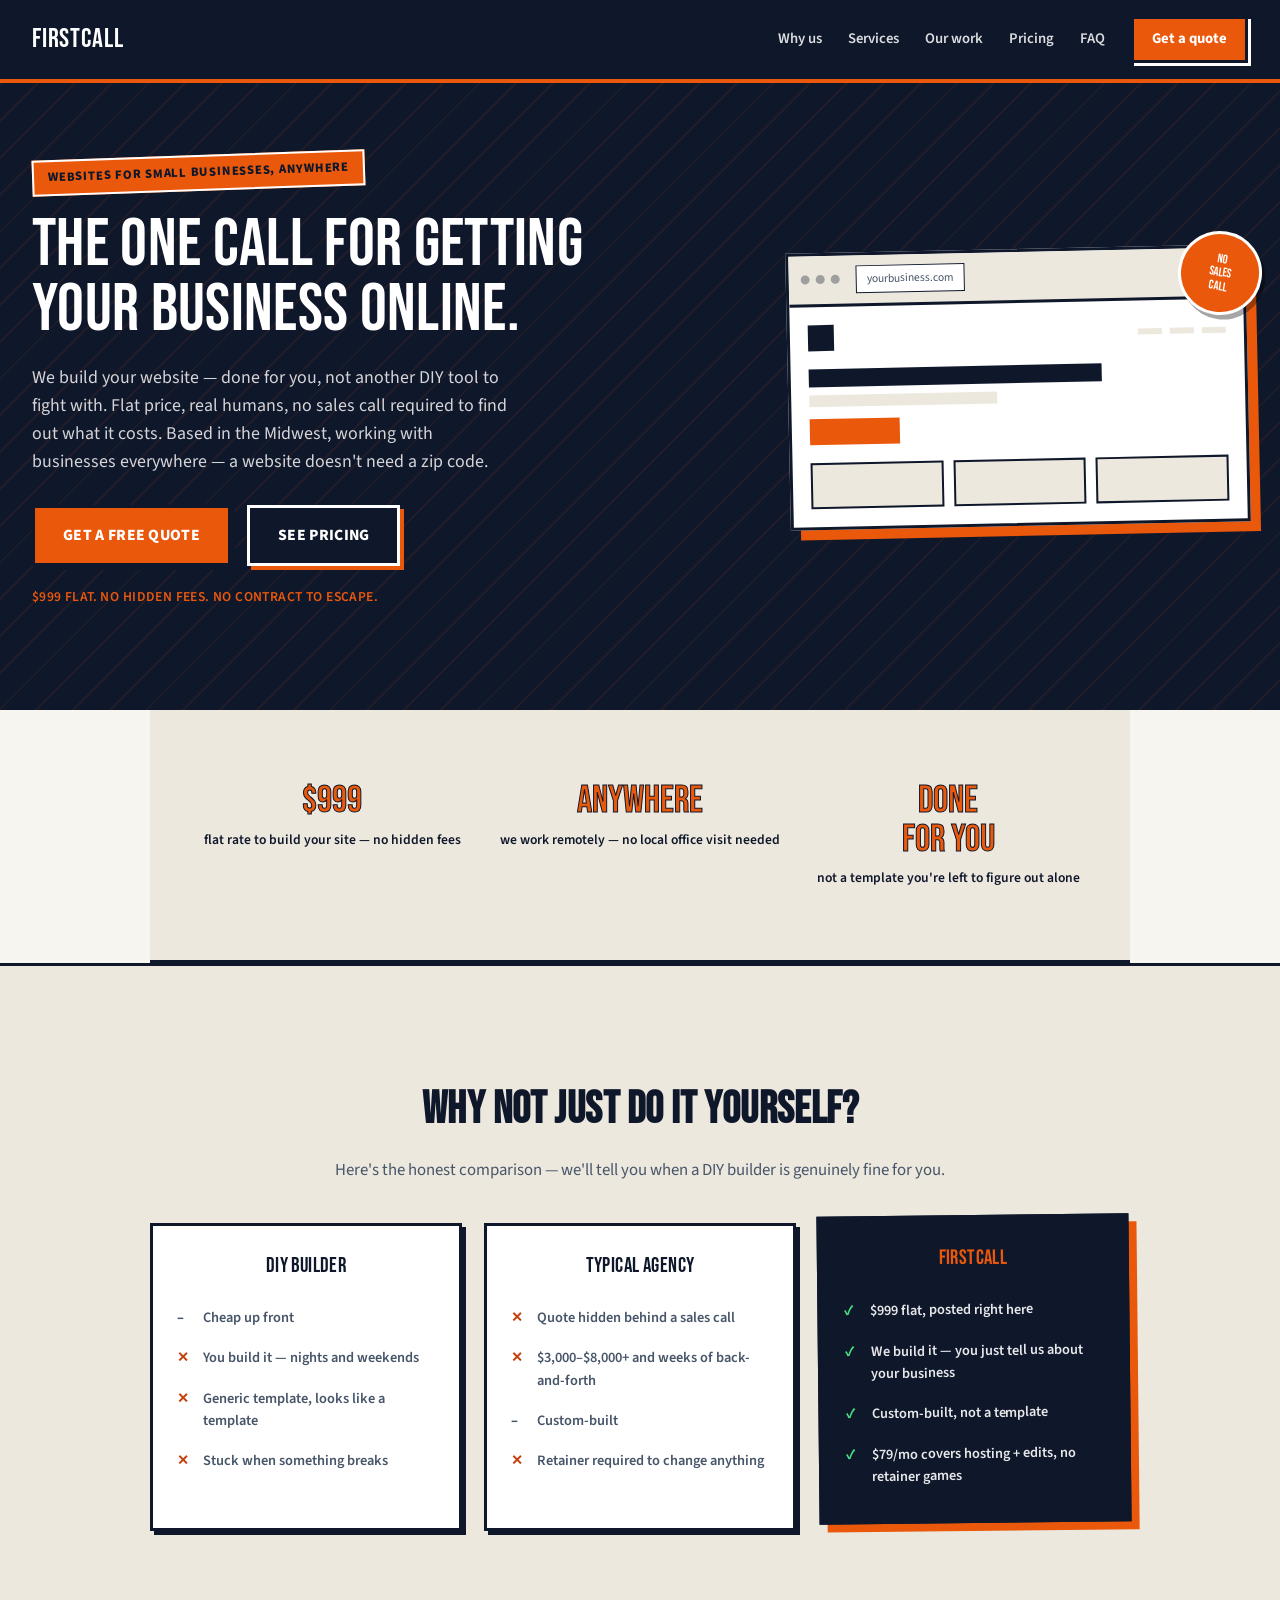
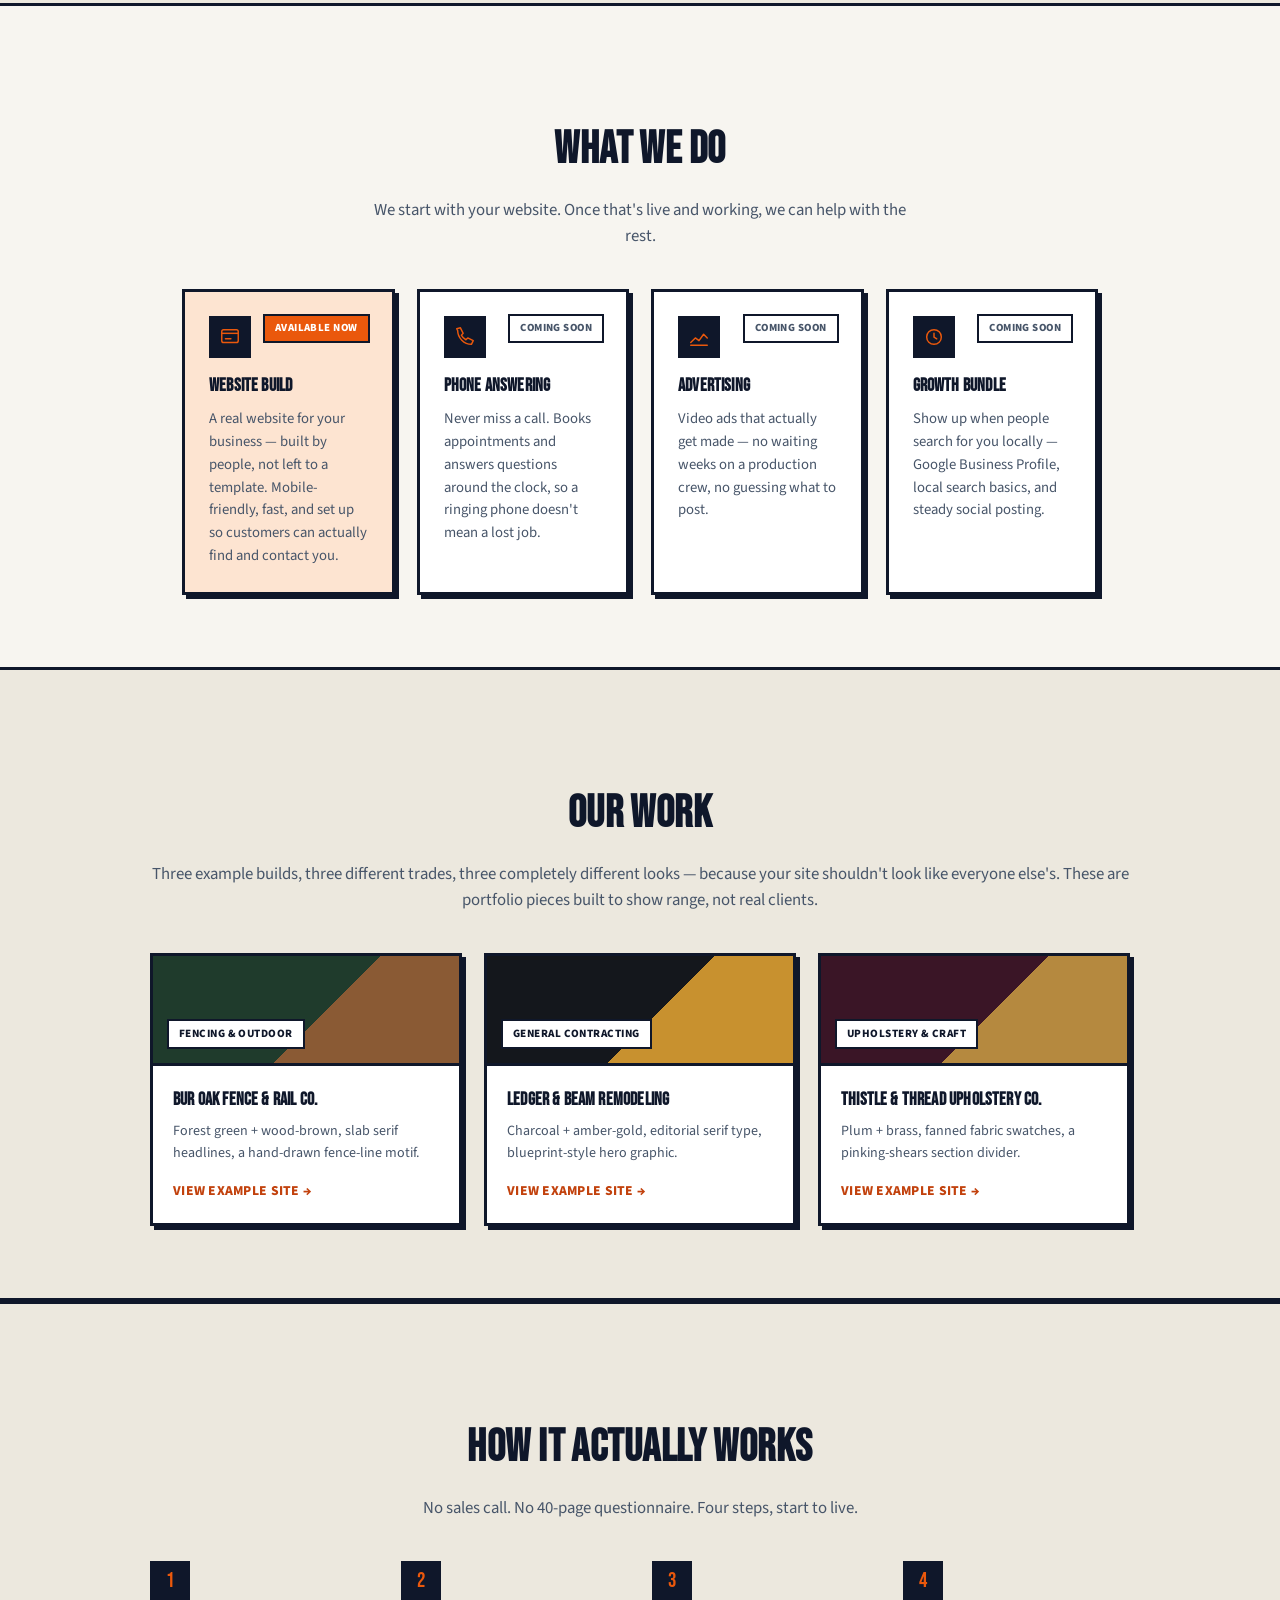
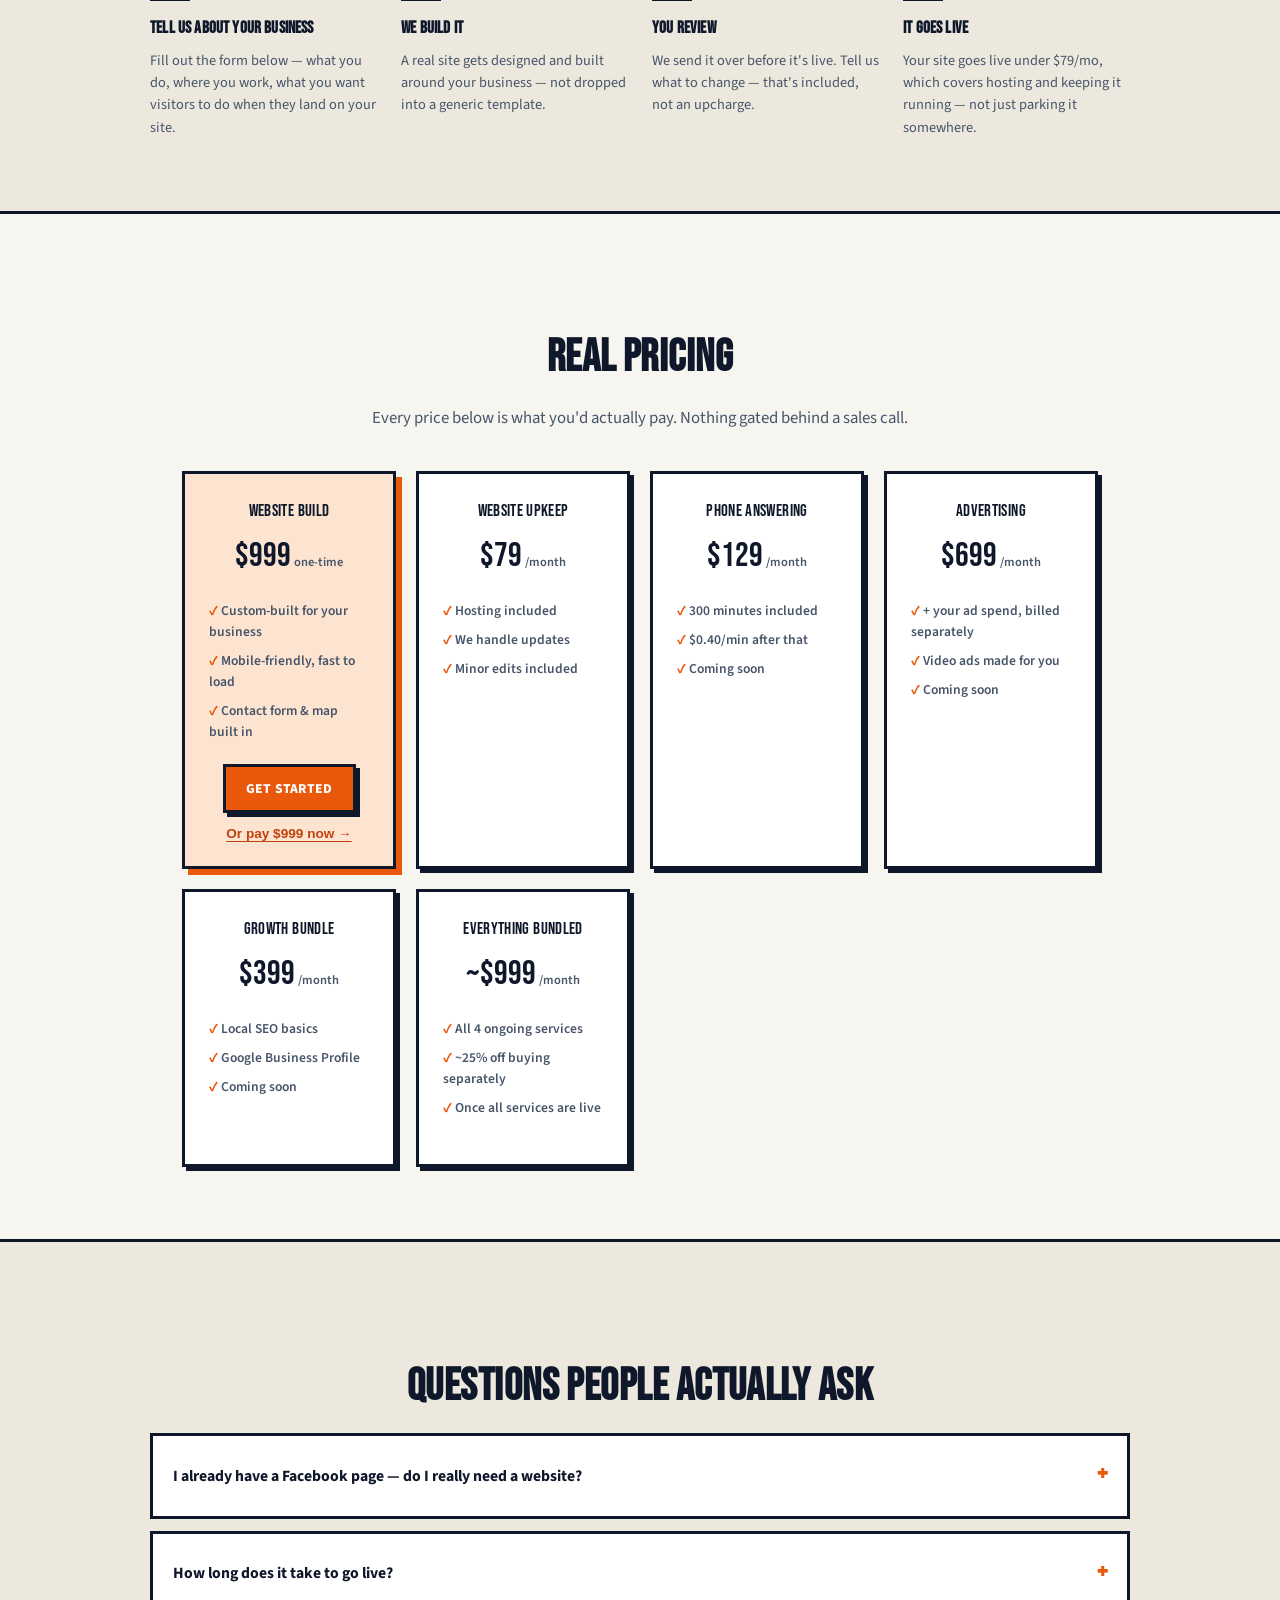
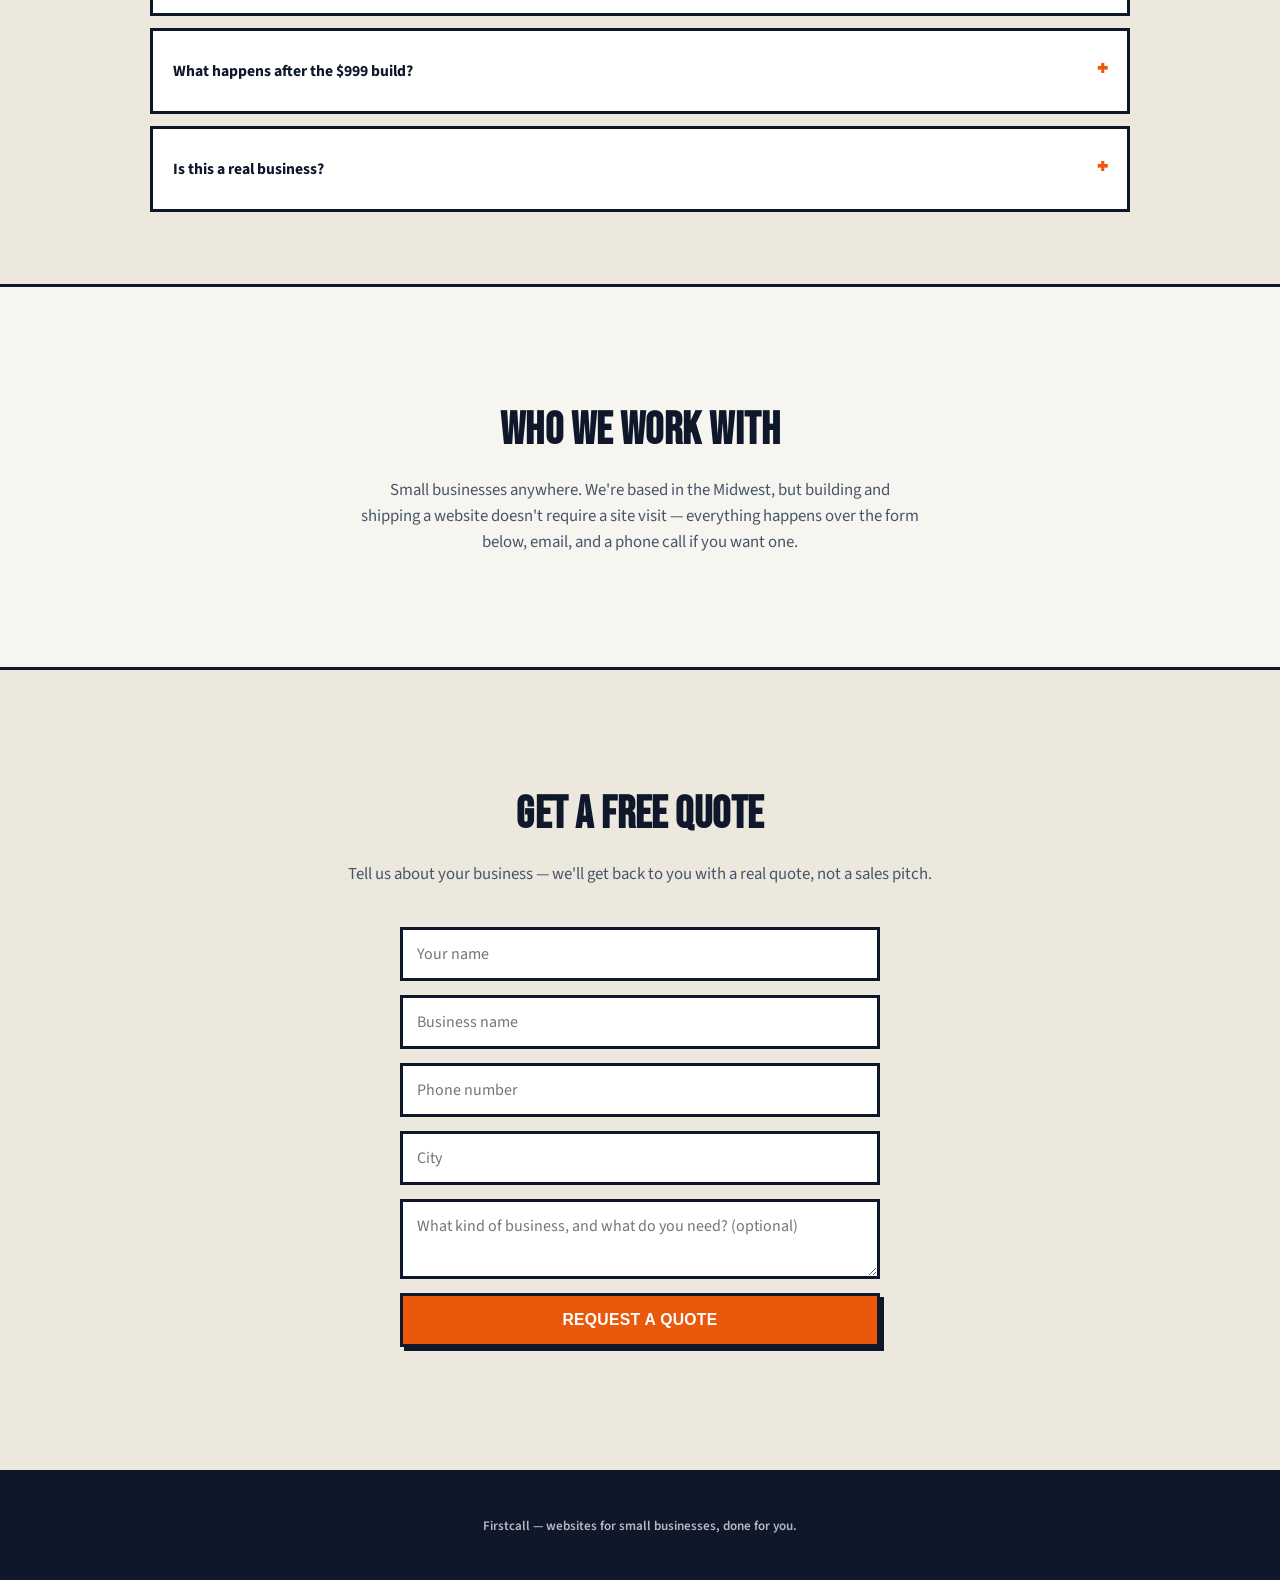
==== commit 7305519d: "Add three portfolio example sites and an Our Work section on Firstcall Since Firstcall has zero comp" ====
--- a/apps/firstcall-site/index.html
+++ b/apps/firstcall-site/index.html
@@ -18,6 +18,7 @@
     <nav>
       <a href="#compare">Why us</a>
       <a href="#services">Services</a>
+      <a href="#work">Our work</a>
       <a href="#pricing">Pricing</a>
       <a href="#faq">FAQ</a>
       <a class="nav-cta" href="#quote">Get a quote</a>
@@ -143,6 +144,43 @@
         <h3>Growth Bundle</h3>
         <p>Show up when people search for you locally — Google Business Profile, local search basics, and steady social posting.</p>
       </div>
+    </div>
+  </section>
+
+  <section class="section alt" id="work">
+    <h2 class="reveal">Our work</h2>
+    <p class="section-lead reveal">Three example builds, three different trades, three completely different looks — because your site shouldn't look like everyone else's. These are portfolio pieces built to show range, not real clients.</p>
+    <div class="work-grid reveal">
+      <a class="work-card" href="http://localhost:8510/fencing/" target="_blank" rel="noopener" style="--work-c1:#1f3b2c; --work-c2:#8a5a34;">
+        <div class="work-preview">
+          <span class="work-tag">Fencing &amp; outdoor</span>
+        </div>
+        <div class="work-body">
+          <h3>Bur Oak Fence &amp; Rail Co.</h3>
+          <p>Forest green + wood-brown, slab serif headlines, a hand-drawn fence-line motif.</p>
+          <span class="work-link">View example site →</span>
+        </div>
+      </a>
+      <a class="work-card" href="http://localhost:8510/remodeling/" target="_blank" rel="noopener" style="--work-c1:#14171c; --work-c2:#c8912f;">
+        <div class="work-preview">
+          <span class="work-tag">General contracting</span>
+        </div>
+        <div class="work-body">
+          <h3>Ledger &amp; Beam Remodeling</h3>
+          <p>Charcoal + amber-gold, editorial serif type, blueprint-style hero graphic.</p>
+          <span class="work-link">View example site →</span>
+        </div>
+      </a>
+      <a class="work-card" href="http://localhost:8510/upholstery/" target="_blank" rel="noopener" style="--work-c1:#3a1526; --work-c2:#b5893f;">
+        <div class="work-preview">
+          <span class="work-tag">Upholstery &amp; craft</span>
+        </div>
+        <div class="work-body">
+          <h3>Thistle &amp; Thread Upholstery Co.</h3>
+          <p>Plum + brass, fanned fabric swatches, a pinking-shears section divider.</p>
+          <span class="work-link">View example site →</span>
+        </div>
+      </a>
     </div>
   </section>
 
--- a/apps/firstcall-site/style.css
+++ b/apps/firstcall-site/style.css
@@ -243,6 +243,47 @@
 .badge-live { background: var(--accent); color: #fff; }
 .badge-soon { background: #fff; color: var(--muted); }
 
+/* our work */
+.work-grid {
+  display: grid;
+  grid-template-columns: repeat(auto-fit, minmax(240px, 1fr));
+  gap: 22px;
+}
+.work-card {
+  display: block;
+  background: var(--card);
+  border: 3px solid var(--ink);
+  box-shadow: var(--shadow-sm);
+  text-decoration: none;
+  color: var(--ink);
+  overflow: hidden;
+  transition: transform 0.15s, box-shadow 0.15s;
+}
+.work-card:hover { transform: translate(4px, 4px); box-shadow: 0 0 0 var(--ink); }
+.work-preview {
+  height: 110px;
+  background: linear-gradient(135deg, var(--work-c1) 0%, var(--work-c1) 55%, var(--work-c2) 55%, var(--work-c2) 100%);
+  border-bottom: 3px solid var(--ink);
+  display: flex;
+  align-items: flex-end;
+  padding: 14px;
+}
+.work-tag {
+  background: #fff;
+  color: var(--ink);
+  font-size: 0.7rem;
+  font-weight: 800;
+  text-transform: uppercase;
+  letter-spacing: 0.04em;
+  padding: 4px 10px;
+  border: 2px solid var(--ink);
+}
+.work-body { padding: 20px; }
+.work-body h3 { font-size: 1.1rem; margin: 0 0 8px; letter-spacing: 0.01em; }
+.work-body p { font-family: "Source Sans 3", sans-serif; font-size: 0.88rem; color: var(--muted); margin: 0 0 14px; }
+.work-link { font-weight: 800; font-size: 0.85rem; text-transform: uppercase; letter-spacing: 0.02em; color: var(--accent-dark); }
+.work-card:hover .work-link { color: var(--ink); }
+
 /* process steps */
 .steps-grid {
   display: grid;
